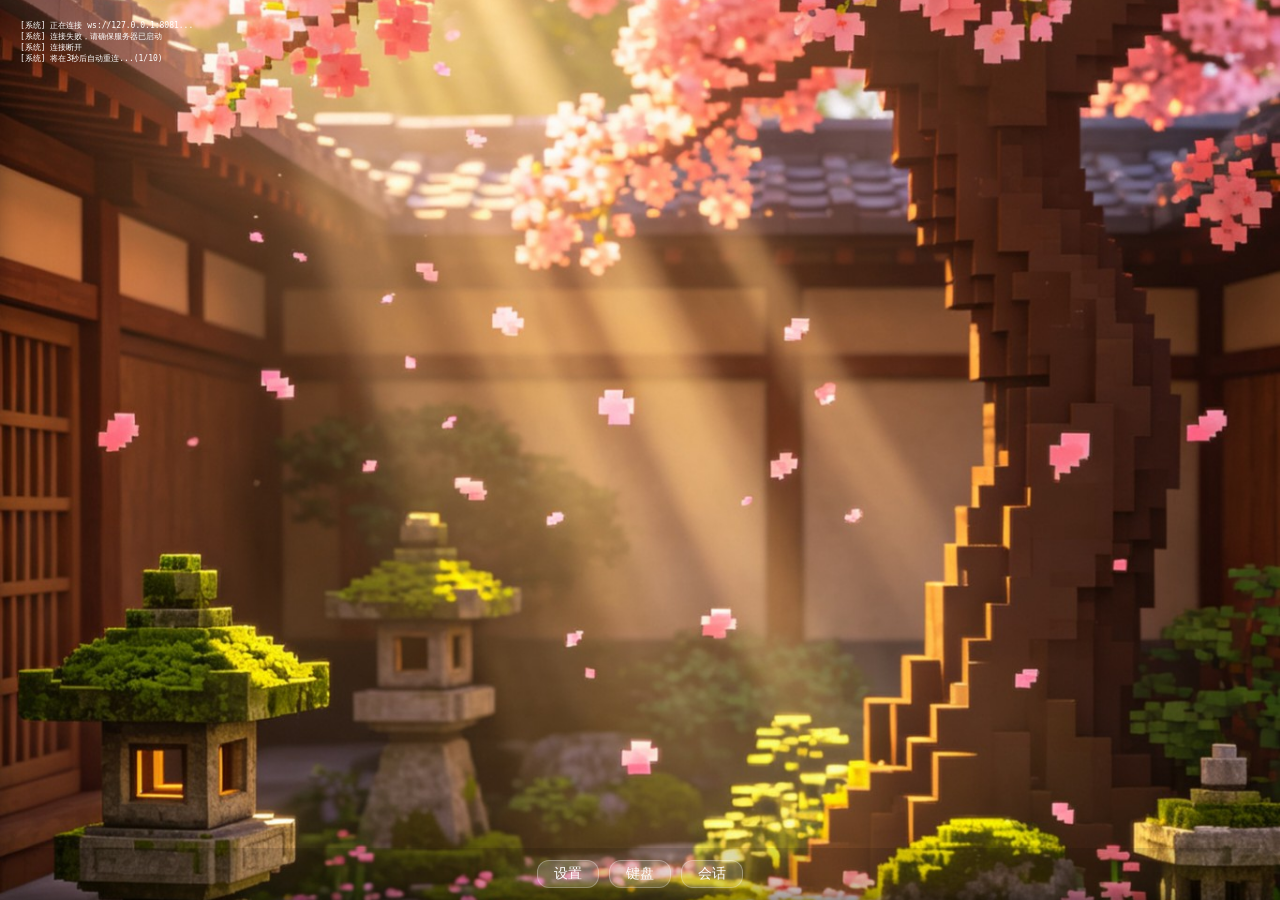
==== index.htm @ 7e390add "Termux:Embellish v1.0.0 首次发布" ====
<!DOCTYPE html>
<html lang="zh-CN">
    <head>
        <meta charset="UTF-8" />
        <meta name="viewport" content="width=device-width, initial-scale=1.0, user-scalable=yes" />
        <title>Termux:Embellish</title>
        <link type="text/css" href="res/css/index.css" rel="stylesheet"/>
        <!-- 预设字体链接（Google Fonts） -->
        <link href="https://fonts.googleapis.com/css2?family=Noto+Sans+SC:wght@400;700&display=swap" rel="stylesheet">
        <link href="https://fonts.googleapis.com/css2?family=Roboto+Mono:wght@400;700&display=swap" rel="stylesheet">
        <link href="https://fonts.googleapis.com/css2?family=Press+Start+2P&display=swap" rel="stylesheet">
    </head>
<body>
<img class="a" id="背景图片" src="res/2.jpg" alt="图片未找到">
<div id="输出框容器" style="width: 95vw; height: 100vh; position: fixed; top: 0; left: 0; z-index: 0; overflow-y: auto;">
  <div id="输出框内容区" style="min-height: 100%; padding: 20px; box-sizing: border-box;">
    <textarea id="输出框" class="b" maxlength="10000000" style="height: auto; min-height: 100vh; overflow: hidden;"></textarea>
  </div>
</div>

<div class="底部按钮栏">
    
    <button id="设置">设置</button>
    <button id="键盘按钮">键盘</button>
    <button id="会话">会话</button>
</div>

<div class="遮罩层" id="遮罩层"></div>

<!-- 设置面板 -->
<div class="设置面板" id="设置面板">
    <div class="设置内容">
        <div class="设置选项">
            <label>
                <span>背景图片路径</span>
                <input type="text" id="背景图片路径" placeholder="输入图片路径" value="res/IMG_20260502_183913.jpg" style="width: 70%;">
            </label>
            <button id="应用背景图片">应用</button>
            <button id="重置背景图片">重置</button>
        </div>
        <div class="设置选项">
            <span style="display: block; margin-bottom: 10px;">自定义主题</span>
            <div style="display: flex; gap: 0px; flex-wrap: wrap;">
                <button id="打开背景颜色选择器" style="background: rgba(255,255,255,0.2); border: 1px solid rgba(255,255,255,0.3); border-radius: 12px; padding: 12px 20px; color: white; cursor: pointer;">背景颜色</button>
                <button id="打开字体颜色选择器" style="background: rgba(255,255,255,0.2); border: 1px solid rgba(255,255,255,0.3); border-radius: 12px; padding: 12px 20px; color: white; cursor: pointer;">字体颜色</button>
                <button id="打开字体选择器" style="background: rgba(255,255,255,0.2); border: 1px solid rgba(255,255,255,0.3); border-radius: 12px; padding: 12px 20px; color: white; cursor: pointer;">字体选择</button>
            </div>
            <div style="margin-top: 15px; display: flex; gap: 15px;">
                <button id="应用主题">应用主题</button>
                <button id="重置主题">重置默认</button>
            </div>
        </div>
        <div class="设置选项">
            <span style="display: block; margin-bottom: 10px;">终端操作</span>
            <div style="font-size: 12px; color: rgba(255,255,255,0.5);">
                双指缩放可调整终端字体大小
            </div>
        </div>
        <div class="设置选项">
            <span style="display: block; margin-bottom: 10px;">关于</span>
            <div style="display: flex; gap: 15px;">
                <button id="高级按钮" style="background: rgba(255,255,255,0.2); border: 1px solid rgba(255,255,255,0.3); border-radius: 12px; padding: 10px 20px; color: white; cursor: pointer;">高级</button>
                <button id="关于按钮" style="background: rgba(255,255,255,0.2); border: 1px solid rgba(255,255,255,0.3); border-radius: 12px; padding: 10px 20px; color: white; cursor: pointer;">关于</button>
            </div>
        </div>
    </div>
</div>

<!-- 颜色选择器弹窗（背景颜色） -->
<div class="颜色弹窗" id="背景颜色弹窗">
    <div class="颜色弹窗内容">
        <div class="颜色弹窗标题">背景预设</div>
        <div class="颜色选项区域">
            <div class="颜色选项标题">预设颜色</div>
            <div class="颜色网格" id="预设颜色网格"></div>
        </div>
        <div class="颜色选项区域">
            <div class="颜色选项标题">预设图片</div>
            <div class="颜色网格" id="预设图片网格"></div>
        </div>
        <div class="颜色选项区域">
            <div class="颜色选项标题">十六进制颜色</div>
            <input type="text" id="十六进制输入" class="十六进制输入" placeholder="#RRGGBB 例如 #ff0000">
        </div>
        <button id="确认背景颜色" class="弹窗按钮">确认选择</button>
    </div>
</div>

<!-- 颜色选择器弹窗（字体颜色） -->
<div class="颜色弹窗" id="字体颜色弹窗">
    <div class="颜色弹窗内容">
        <div class="颜色弹窗标题">字体预设</div>
        <div class="颜色选项区域">
            <div class="颜色选项标题">预设颜色</div>
            <div class="颜色网格" id="字体预设颜色网格"></div>
        </div>
        <div class="颜色选项区域">
            <div class="颜色选项标题">十六进制颜色</div>
            <input type="text" id="字体十六进制输入" class="十六进制输入" placeholder="#RRGGBB 例如 #00ff00">
        </div>
        <button id="确认字体颜色" class="弹窗按钮">确认选择</button>
    </div>
</div>

<!-- 字体选择器弹窗 -->
<div class="字体弹窗" id="字体弹窗">
    <div class="字体弹窗内容">
        <div class="颜色弹窗标题">字体选择</div>
        <div class="颜色选项区域">
            <div class="颜色选项标题">预设字体</div>
            <div id="预设字体列表" class="字体列表"></div>
        </div>
        <div class="颜色选项区域">
            <div class="颜色选项标题">字体链接/路径</div>
            <input type="text" id="自定义字体输入" class="十六进制输入" placeholder="字体链接 或 文件路径">
            <button id="应用自定义字体" class="弹窗按钮" style="margin-top: 10px;">应用字体</button>
        </div>
        <button id="关闭字体弹窗" class="弹窗按钮">关闭</button>
    </div>
</div>

<!-- 自定义输入弹窗 -->
<div class="输入弹窗" id="输入弹窗">
    <div class="输入弹窗内容">
        <div class="输入弹窗标题" id="输入弹窗标题">输入会话名称</div>
        <input type="text" id="输入弹窗输入框" class="输入弹窗输入框" placeholder="例如: 我的会话" autocomplete="off">
        <div class="输入弹窗按钮区域">
            <div class="输入弹窗按钮" id="输入弹窗取消">取消</div>
            <div class="输入弹窗按钮 确认" id="输入弹窗确认">确认</div>
        </div>
    </div>
</div>

<!-- 欢迎弹窗 -->
<div class="欢迎弹窗" id="欢迎弹窗">
    <div class="欢迎弹窗内容">
        <div class="欢迎弹窗标题">Termux:Embellish</div>
        <div class="欢迎弹窗版本">版本 1.0.0</div>
        <div class="欢迎弹窗正文">
            Termux 服务连接成功<br><br>
            <strong>Termux:Embellish</strong><br>
            一个强大的终端美化与管理工具<br><br>
            自定义背景 / 颜色 / 字体<br>
            双指缩放字体大小<br>
            会话管理（切换 / 添加 / 删除）<br>
            虚拟键盘支持 (Ctrl / Alt / Esc / Tab / 方向键)<br>
            WebSocket 连接 Termux 服务器<br>
            远程连接支持 (Cloudflare Tunnel)<br>
            Shizuku 保活 / 开机自启 / 桌面快捷方式<br>
        </div>
        <div class="欢迎弹窗免责">
    免责声明<br><br>
    本软件仅供学习交流使用。<br>
    使用本软件产生的任何后果由使用者自行承担。<br>
    本软件不收集、不存储、不上传任何用户数据。<br>
    禁止将本软件用于任何违法违规用途。<br>
    商用、二次创作、二次转载需标明原作者。<br><br>
    作者: 四叶草<br>
    小红书: 5331041368<br>
    B站: 3706970185927059<br><br>
    <span style="font-size: 10px; color: rgba(255,255,255,0.4);">
        本项目基于 MIT 许可协议发布
    </span>
</div>
            </span>
        </div>
    </div>
</div>

<!-- 高级弹窗 -->
<div class="高级弹窗" id="高级弹窗">
    <div class="高级弹窗内容">
        <div class="高级弹窗标题">高级设置</div>
        <div class="高级选项列表">
            
<!-- 1. 远程连接地址 -->
<div class="高级选项">
    <div class="高级选项行">
        <span class="高级选项标签">远程连接地址</span>
        <span class="高级选项帮助" data-help="remote-addr">?</span>
    </div>
    <div style="display:flex; gap:8px; margin-top:8px; width:100%;">
        <input type="text" id="远程地址输入" class="端口输入" value="ws://127.0.0.1:8081" placeholder="ws://IP:端口 或 wss://域名">
        <button id="应用远程地址" class="端口确定">连接</button>
    </div>
    <div class="当前地址" style="margin-top:6px;">
        当前地址: <span id="当前服务地址">ws://127.0.0.1:8081</span>
    </div>
</div>
           
            <!-- 3. 服务器脚本重置 -->
     <div class="高级选项">
    <div class="高级选项行">
        <span class="高级选项标签">服务器脚本重置</span>
        <span class="高级选项帮助" data-help="reset">?</span>
    </div>
    <button id="重置脚本按钮" class="重置按钮">
        <span class="重置按钮文字">重置</span>
        <span class="重置按钮图标" style="display:none;"></span>
    </button>
</div>
            
            <!-- 4. 本地服务保活 -->
            <div class="高级选项">
                <div class="高级选项行">
                    <span class="高级选项标签">Termux 本地服务保活</span>
                    <span class="高级选项帮助" data-help="keepalive">?</span>
                </div>
                <span class="高级选项链接" id="保活教程">教程</span>
            </div>
            
            <!-- 5. 远程服务连接 -->
            <div class="高级选项">
                <div class="高级选项行">
                    <span class="高级选项标签">Termux 远程服务连接</span>
                    <span class="高级选项帮助" data-help="remote-connect">?</span>
                </div>
                <span class="高级选项链接" id="远程教程">教程</span>
            </div>
            
            <!-- 6. 开机自启 -->
            <div class="高级选项">
                <div class="高级选项行">
                    <span class="高级选项标签">Termux 开机自启服务</span>
                    <span class="高级选项帮助" data-help="autostart">?</span>
                </div>
                <span class="高级选项链接" id="自启教程">教程</span>
            </div>
            
        </div>
        <div class="高级弹窗关闭" id="关闭高级弹窗">关闭</div>
    </div>
</div>

<!-- 帮助说明弹窗 -->
<div class="帮助弹窗" id="帮助弹窗">
    <div class="帮助弹窗内容">
        <div class="帮助弹窗标题" id="帮助弹窗标题">功能说明</div>
        <div class="帮助弹窗正文" id="帮助弹窗正文"></div>
        <button class="弹窗按钮" id="关闭帮助弹窗">知道了</button>
    </div>
</div>

<!-- 关于弹窗 -->
<div class="关于弹窗" id="关于弹窗">
    <div class="关于弹窗内容">
        <div class="关于弹窗标题">关于</div>
        <div class="关于弹窗正文">
            Termux:Embellish<br>
            版本 1.0.0<br><br>
            作者：四叶草<br><br>
            小红书: 5331041368<br>
            B站: 3706970185927059
        </div>
        <div class="关于弹窗版本">
            <span class="关于弹窗版本标签">检查更新</span>
            <span class="关于弹窗版本号" id="检查更新状态">最新版本</span>
        </div>
        <div class="关于弹窗关闭" id="关闭关于弹窗">关闭</div>
    </div>
</div>

<!-- 键盘抽屉 -->
<div class="键盘抽屉" id="键盘抽屉">
    <div class="键盘抽屉内容">
        <div class="键盘行">
            <button class="键位 功能键" data-key="ESC">Esc</button>
            <button class="键位" data-key="1">1</button>
            <button class="键位" data-key="2">2</button>
            <button class="键位" data-key="3">3</button>
            <button class="键位" data-key="4">4</button>
            <button class="键位" data-key="5">5</button>
            <button class="键位" data-key="6">6</button>
            <button class="键位" data-key="7">7</button>
            <button class="键位" data-key="8">8</button>
            <button class="键位" data-key="9">9</button>
            <button class="键位" data-key="0">0</button>
            <button class="键位 功能键" data-key="BACKSPACE">⌫</button>
        </div>
        <div class="键盘行">
            <button class="键位 功能键" data-key="TAB">Tab</button>
            <button class="键位" data-key="q">q</button>
            <button class="键位" data-key="w">w</button>
            <button class="键位" data-key="e">e</button>
            <button class="键位" data-key="r">r</button>
            <button class="键位" data-key="t">t</button>
            <button class="键位" data-key="y">y</button>
            <button class="键位" data-key="u">u</button>
            <button class="键位" data-key="i">i</button>
            <button class="键位" data-key="o">o</button>
            <button class="键位" data-key="p">p</button>
            <button class="键位 功能键" data-key="ENTER">⏎</button>
        </div>
        <div class="键盘行">
            <button class="键位 功能键 修饰键" data-key="CTRL">Ctrl</button>
            <button class="键位" data-key="a">a</button>
            <button class="键位" data-key="s">s</button>
            <button class="键位" data-key="d">d</button>
            <button class="键位" data-key="f">f</button>
            <button class="键位" data-key="g">g</button>
            <button class="键位" data-key="h">h</button>
            <button class="键位" data-key="j">j</button>
            <button class="键位" data-key="k">k</button>
            <button class="键位" data-key="l">l</button>
            <button class="键位 功能键 修饰键" data-key="ALT">Alt</button>
        </div>
        <div class="键盘行">
            <button class="键位 功能键" data-key="UP">↑</button>
            <button class="键位" data-key="z">z</button>
            <button class="键位" data-key="x">x</button>
            <button class="键位" data-key="c">c</button>
            <button class="键位" data-key="v">v</button>
            <button class="键位" data-key="b">b</button>
            <button class="键位" data-key="n">n</button>
            <button class="键位" data-key="m">m</button>
            <button class="键位 功能键" data-key="LEFT">←</button>
            <button class="键位 功能键" data-key="DOWN">↓</button>
            <button class="键位 功能键" data-key="RIGHT">→</button>
        </div>
        <div class="键盘行">
            <button class="键位 功能键" data-key="HOME">Home</button>
            <button class="键位 功能键" data-key="END">End</button>
            <button class="键位 空格键" data-key=" ">Space</button>
            <button class="键位" data-key="-">-</button>
            <button class="键位" data-key="/">/</button>
            <button class="键位" data-key=".">.</button>
            <button class="键位 功能键" data-key="HIDE">▼</button>
        </div>
    </div>
</div>
<div class="键盘遮罩" id="键盘遮罩"></div>

<div class="抽屉" id="抽屉">
    <div class="抽屉内容">
        <div class="抽屉标题">会话列表</div>
        <ul class="会话列表" id="会话列表">
        </ul>
        <div style="margin-top: 16px; padding-top: 12px; border-top: 1px solid rgba(255,255,255,0.1);">
            <button id="添加会话按钮" style="background: rgba(255,255,255,0.15); border: 1px solid rgba(255,255,255,0.3); border-radius: 12px; padding: 10px 16px; color: white; cursor: pointer; width: 100%;">
                添加会话
            </button>
        </div>
        <div style="margin-top: 12px; font-size: 12px; color: rgba(255,255,255,0.4); text-align: center;">
            共 <span id="会话数量">0</span> 个会话
        </div>
    </div>
</div>

<!-- 自定义确认弹窗 -->
<div class="确认弹窗" id="确认弹窗">
    <div class="确认弹窗内容">
        <div class="确认弹窗标题">确认删除</div>
        <div class="确认弹窗消息" id="确认弹窗消息">确定要删除这个会话吗？</div>
        <div class="确认弹窗按钮区域">
            <div class="确认弹窗按钮 取消" id="确认弹窗取消">取消</div>
            <div class="确认弹窗按钮 确认" id="确认弹窗确认">删除</div>
        </div>
    </div>
</div>
        <script src="res/js/index.js"></script>
    </body>
</html>
---- res/css/index.css ----
.确认弹窗 {
    position: fixed;
    top: 0;
    left: 0;
    width: 100vw;
    height: 100vh;
    background: rgba(0, 0, 0, 0);
    backdrop-filter: blur(8px);
    z-index: 50000;
    display: flex;
    align-items: center;
    justify-content: center;
    opacity: 0;
    visibility: hidden;
    transition: opacity 0.2s ease, visibility 0.2s ease;
}

.确认弹窗.打开 {
    opacity: 1;
    visibility: visible;
}

.确认弹窗内容 {
    width: 85vw;
    max-width: 300px;
    background: rgba(20, 20, 30, 0);
    backdrop-filter: blur(20px);
    border-radius: 24px;
    padding: 24px 20px 20px;
    border: 1px solid rgba(255, 255, 255, 0.2);
    box-shadow: 0 8px 32px rgba(0, 0, 0, 0.3);
    text-align: center;
}

.确认弹窗标题 {
    font-size: 18px;
    margin-bottom: 12px;
    color: #ff8888;
    font-weight: bold;
}

.确认弹窗消息 {
    font-size: 14px;
    color: rgba(255, 255, 255, 0.8);
    margin-bottom: 24px;
    line-height: 1.5;
}

.确认弹窗按钮区域 {
    display: flex;
    gap: 12px;
}

.确认弹窗按钮 {
    flex: 1;
    background: rgba(255, 255, 255, 0.15);
    border: 1px solid rgba(255, 255, 255, 0.3);
    border-radius: 12px;
    padding: 10px 0;
    color: white;
    font-size: 14px;
    cursor: pointer;
    transition: all 0.2s;
}

.确认弹窗按钮:active {
    transform: scale(0.96);
}

.确认弹窗按钮.取消 {
    background: rgba(255, 255, 255, 0.1);
}

.确认弹窗按钮.确认 {
    background: rgba(255, 80, 80, 0.5);
    border-color: rgba(255, 80, 80, 0.8);
}

.确认弹窗按钮.确认:active {
    background: rgba(255, 80, 80, 0.7);
}

.a {
    width: 100vw;
    height: 100vh;
    object-fit: cover;
    position: fixed;
    top: 0;
    left: 0;
    z-index: -1;
}

.b {
    width: 95vw;
    height: 100vh;
    position: fixed;
    top: 0;
    left: 0;
    z-index: 1;
    background: transparent;
    border: none;
    outline: none;
    color: white;
    font-size: 8px;
    padding: 20px;
    resize: none;
    font-family: monospace;
    white-space: pre-wrap;
    overflow: auto;
    transition: font-size 0.1s ease;
}

/* 底部按钮栏 */
.底部按钮栏 {
    position: fixed;
    bottom: 0;
    left: 0;
    right: 0;
    z-index: 9999;
    background: rgba(0, 0, 0, 0.12);
    border: none;
    border-radius: 20px 20px 0 0;
    padding: 12px 16px;
    display: flex;
    gap: 10px;
    justify-content: center;
    flex-wrap: wrap;
    transition: bottom 0.3s cubic-bezier(0.2, 0.9, 0.4, 1.1);
}

.底部按钮栏.隐藏 {
    bottom: -100px;
}

.底部按钮栏 button {
    background: rgba(255, 255, 255, 0.15);
    border: 1px solid rgba(255, 255, 255, 0.3);
    border-radius: 12px;
    color: white;
    font-size: 14px;
    padding: 4px 16px;
    cursor: pointer;
    transition: all 0.2s ease;
}

.底部按钮栏 button:active {
    background: rgba(255, 255, 0, 0.3);
    transform: scale(0.96);
}

/* 会话抽屉 */
.抽屉 {
    position: fixed;
    top: 0;
    left: 0;
    width: 50vw;
    height: 100vh;
    background: rgba(20, 20, 30, 0.0);
    backdrop-filter: blur(10px);
    z-index: 10000;
    transform: translateX(-100%);
    transition: transform 0.3s cubic-bezier(0.2, 0.9, 0.4, 1.1);
    box-shadow: 2px 0 20px rgba(0, 0, 0, 0.3);
    border-right: 1px solid rgba(255, 255, 255, 0.1);
}

.抽屉.打开 {
    transform: translateX(0);
}

.抽屉内容 {
    padding: 20px;
    color: white;
    font-family: monospace;
    height: 100%;
    overflow-y: auto;
}

.抽屉标题 {
    font-size: 20px;
    margin-bottom: 20px;
    padding-bottom: 10px;
    border-bottom: 1px solid rgba(255, 255, 255, 0.2);
}

.会话列表 {
    list-style: none;
    padding: 0;
}

.会话列表 li {
    padding: 12px 16px;
    margin: 8px 0;
    background: rgba(255, 255, 255, 0.1);
    border-radius: 12px;
    cursor: pointer;
    transition: all 0.2s;
    display: flex;
    justify-content: space-between;
    align-items: center;
}

.会话列表 li:hover {
    background: rgba(255, 255, 255, 0.2);
    transform: translateX(5px);
}

/* ========== 设置面板 ========== */
.设置面板 {
    position: fixed;
    top: 0;
    left: 0;
    width: 100vw;
    height: 100vh;
    background: rgba(0, 0, 0, 0.2);
    backdrop-filter: blur(2px);
    z-index: 10001;
    opacity: 0;
    visibility: hidden;
    transition: opacity 0.3s ease, visibility 0.3s ease;
    overflow-y: auto;
}

.设置面板.打开 {
    opacity: 1;
    visibility: visible;
}

.设置内容 {
    padding: 30px 20px;
    color: white;
    font-family: monospace;
    min-height: 100vh;
    box-sizing: border-box;
}

.设置选项 {
    margin-bottom: 25px;
    border-bottom: 1px solid rgba(255, 255, 255, 0.1);
    padding-bottom: 20px;
}

.设置选项 label {
    display: block;
    margin-bottom: 10px;
}

.设置选项 label span {
    display: block;
    margin-bottom: 8px;
}

.设置选项 input[type="text"] {
    width: 60%;
    background: rgba(255, 255, 255, 0.1);
    border: 1px solid rgba(255, 255, 255, 0.3);
    border-radius: 8px;
    padding: 8px 12px;
    color: white;
    font-family: monospace;
}

.设置选项 button {
    background: rgba(255, 255, 255, 0.2);
    border: none;
    border-radius: 8px;
    padding: 8px 16px;
    color: white;
    cursor: pointer;
    margin-right: 10px;
    margin-bottom: 10px;
}

.设置选项 button:active {
    background: rgba(255, 255, 255, 0.4);
    transform: scale(0.96);
}

/* ========== 颜色选择器弹窗 ========== */
.颜色弹窗 {
    position: fixed;
    top: 0;
    left: 0;
    width: 100vw;
    height: 100vh;
    background: rgba(0, 0, 0, 0);
    backdrop-filter: blur(8px);
    z-index: 20000;
    display: flex;
    align-items: center;
    justify-content: center;
    opacity: 0;
    visibility: hidden;
    transition: opacity 0.2s ease, visibility 0.2s ease;
}

.颜色弹窗.打开 {
    opacity: 1;
    visibility: visible;
}

.颜色弹窗内容 {
    width: 85vw;
    max-width: 400px;
    background: rgba(20, 20, 30, 0.05);
    backdrop-filter: blur(20px);
    border-radius: 24px;
    padding: 20px;
    border: 1px solid rgba(255, 255, 255, 0.2);
    box-shadow: 0 8px 32px rgba(0, 0, 0, 0.3);
}

.颜色弹窗标题 {
    font-size: 18px;
    margin-bottom: 15px;
    text-align: center;
    color: white;
}

.颜色选项区域 {
    margin-bottom: 20px;
}

.颜色选项标题 {
    font-size: 14px;
    margin-bottom: 12px;
    color: rgba(255, 255, 255, 0.7);
}

.颜色网格 {
    display: flex;
    flex-wrap: wrap;
    gap: 12px;
    margin-bottom: 15px;
}

.颜色块 {
    width: 45px;
    height: 45px;
    border-radius: 12px;
    cursor: pointer;
    border: 2px solid transparent;
    transition: all 0.2s;
    box-shadow: 0 2px 8px rgba(0, 0, 0, 0.2);
}

.颜色块.选中 {
    border-color: white;
    transform: scale(1.05);
    box-shadow: 0 0 10px rgba(255, 255, 255, 0.5);
}

.图片块 {
    width: 60px;
    height: 60px;
    border-radius: 12px;
    cursor: pointer;
    border: 2px solid transparent;
    transition: all 0.2s;
    object-fit: cover;
}

.图片块.选中 {
    border-color: white;
    transform: scale(1.05);
}

/* ========== 字体选择器弹窗 ========== */
.字体弹窗 {
    position: fixed;
    top: 0;
    left: 0;
    width: 100vw;
    height: 100vh;
    background: rgba(0, 0, 0, 0);
    backdrop-filter: blur(8px);
    z-index: 20000;
    display: flex;
    align-items: center;
    justify-content: center;
    opacity: 0;
    visibility: hidden;
    transition: opacity 0.2s ease, visibility 0.2s ease;
}

.字体弹窗.打开 {
    opacity: 1;
    visibility: visible;
}

.字体弹窗内容 {
    width: 85vw;
    max-width: 400px;
    background: rgba(20, 20, 30, 0.05);
    backdrop-filter: blur(20px);
    border-radius: 24px;
    padding: 20px;
    border: 1px solid rgba(255, 255, 255, 0.2);
    box-shadow: 0 8px 32px rgba(0, 0, 0, 0.3);
}

.十六进制输入 {
    width: 90%;
    background: rgba(255, 255, 255, 0.1);
    border: 1px solid rgba(255, 255, 255, 0.3);
    border-radius: 8px;
    padding: 10px 12px;
    color: white;
    font-family: monospace;
    font-size: 14px;
    margin-top: 10px;
}

.弹窗按钮 {
    background: rgba(255, 255, 255, 0.2);
    border: none;
    border-radius: 8px;
    padding: 10px 20px;
    color: white;
    cursor: pointer;
    margin-top: 15px;
    width: 100%;
}

/* 字体预览卡片 */
.字体卡片 {
    background: rgba(255, 255, 255, 0.1);
    border-radius: 12px;
    padding: 6px;
    margin-bottom: 8px;
    cursor: pointer;
    border: 1px solid transparent;
    transition: all 0.2s;
}

.字体卡片.选中 {
    border-color: white;
    background: rgba(255, 255, 255, 0.2);
}

.字体名称 {
    font-size: 16px;
    margin-bottom: 4px;
}

.字体预览 {
    font-size: 14px;
    opacity: 0.7;
}

/* ========== 自定义输入弹窗 ========== */
.输入弹窗 {
    position: fixed;
    top: 0;
    left: 0;
    width: 100vw;
    height: 100vh;
    background: rgba(0, 0, 0, 0);
    backdrop-filter: blur(4px);
    z-index: 30000;
    display: flex;
    align-items: center;
    justify-content: center;
    opacity: 0;
    visibility: hidden;
    transition: opacity 0.2s ease, visibility 0.2s ease;
}

.输入弹窗.打开 {
    opacity: 1;
    visibility: visible;
}

.输入弹窗内容 {
    width: 85vw;
    max-width: 320px;
    background: rgba(20, 20, 30, 0);
    backdrop-filter: blur(20px);
    border-radius: 24px;
    padding: 24px 20px 20px;
    border: 1px solid rgba(255, 255, 255, 0.2);
    box-shadow: 0 8px 32px rgba(0, 0, 0, 0.3);
}

.输入弹窗标题 {
    font-size: 18px;
    margin-bottom: 16px;
    text-align: center;
    color: white;
    font-weight: 500;
}

.输入弹窗输入框 {
    width: 100%;
    background: rgba(255, 255, 255, 0.1);
    border: 1px solid rgba(255, 255, 255, 0.3);
    border-radius: 12px;
    padding: 12px 16px;
    color: white;
    font-size: 16px;
    font-family: monospace;
    box-sizing: border-box;
    outline: none;
    transition: all 0.2s;
}

.输入弹窗输入框:focus {
    border-color: rgba(0, 150, 255, 0.8);
    background: rgba(255, 255, 255, 0.15);
}

.输入弹窗按钮区域 {
    display: flex;
    gap: 12px;
    margin-top: 20px;
}

.输入弹窗按钮 {
    flex: 1;
    background: rgba(255, 255, 255, 0.15);
    border: 1px solid rgba(255, 255, 255, 0.3);
    border-radius: 12px;
    padding: 10px 0;
    color: white;
    font-size: 14px;
    cursor: pointer;
    transition: all 0.2s;
    text-align: center;
}

.输入弹窗按钮:active {
    background: rgba(255, 255, 255, 0.3);
    transform: scale(0.96);
}

.输入弹窗按钮.确认 {
    background: rgba(0, 150, 225, 0.5);
    border-color: rgba(0, 150, 255, 0.8);
}

.输入弹窗按钮.确认:active {
    background: rgba(0, 150, 255, 0.7);
}

/* ========== 欢迎弹窗 ========== */
.欢迎弹窗 {
    position: fixed;
    top: 0;
    left: 0;
    width: 100vw;
    height: 100vh;
    background: rgba(0, 0, 0, 0);
    backdrop-filter: blur(12px);
    z-index: 40000;
    display: flex;
    align-items: center;
    justify-content: center;
    opacity: 0;
    visibility: hidden;
    transition: opacity 0.3s ease, visibility 0.3s ease;
}

.欢迎弹窗.打开 {
    opacity: 1;
    visibility: visible;
}

.欢迎弹窗内容 {
    width: 85vw;
    max-width: 350px;
    max-height: 70vh;
    overflow-y: auto;
    background: rgba(20, 20, 30, 0.0);
    backdrop-filter: blur(25px);
    border-radius: 28px;
    padding: 28px 24px;
    border: 1px solid rgba(255, 255, 255, 0.25);
    box-shadow: 0 20px 40px rgba(0, 0, 0, 0.4);
}

.欢迎弹窗标题 {
    font-size: 24px;
    font-weight: bold;
    text-align: center;
    margin-bottom: 20px;
    color: #00ff88;
}

.欢迎弹窗正文 {
    font-size: 14px;
    line-height: 1.6;
    color: rgba(255, 255, 255, 0.9);
    margin-bottom: 16px;
}

.欢迎弹窗免责 {
    font-size: 12px;
    color: rgba(255, 100, 100, 0.8);
    margin-top: 16px;
    padding-top: 12px;
    border-top: 1px solid rgba(255, 255, 255, 0.2);
}

/* ========== 高级弹窗 ========== */
.高级弹窗 {
    position: fixed;
    top: 0;
    left: 0;
    width: 100vw;
    height: 100vh;
    background: rgba(0, 0, 0, 0);
    backdrop-filter: blur(8px);
    z-index: 35000;
    display: flex;
    align-items: center;
    justify-content: center;
    opacity: 0;
    visibility: hidden;
    transition: opacity 0.2s ease, visibility 0.2s ease;
}

.高级弹窗.打开 {
    opacity: 1;
    visibility: visible;
}

.高级弹窗内容 {
    width: 85vw;
    max-width: 380px;
    max-height: 75vh;
    overflow-y: auto;
    background: rgba(20, 20, 30, 0.05);
    backdrop-filter: blur(25px);
    border-radius: 24px;
    padding: 24px 20px;
    border: 1px solid rgba(255, 255, 255, 0.2);
    box-shadow: 0 8px 32px rgba(0, 0, 0, 0.3);
}

.高级弹窗标题 {
    font-size: 20px;
    margin-bottom: 20px;
    text-align: center;
    color: white;
    font-weight: bold;
}

/* 选项列表容器 */
.高级选项列表 {
    display: flex;
    flex-direction: column;
    gap: 4px;
    margin-bottom: 16px;
}

/* 单个选项行 - 横向布局 */
.高级选项 {
    display: flex;
    flex-direction: row;
    align-items: center;
    justify-content: space-between;
    padding: 14px 0;
    border-bottom: 1px solid rgba(255, 255, 255, 0.08);
    flex-wrap: wrap;
}

/* 选项标题行 */
.高级选项行 {
    display: flex;
    align-items: center;
    gap: 8px;
    justify-content: flex-start;
    margin-bottom: 0;
    flex: 1;
}

.高级选项标签 {
    font-size: 14px;
    color: white;
    flex: 1;
}

/* ? 帮助按钮 */
.高级选项帮助 {
    display: inline-flex;
    align-items: center;
    justify-content: center;
    width: 22px;
    height: 22px;
    border-radius: 50%;
    background: rgba(255, 255, 255, 0.12);
    color: #888;
    font-size: 12px;
    cursor: pointer;
    font-weight: bold;
    transition: all 0.2s;
    flex-shrink: 0;
    margin-right: 10px;
}

.高级选项帮助:active {
    background: rgba(0, 200, 255, 0.4);
    color: white;
}

/* 教程/链接按钮 */
.高级选项链接 {
    color: #00ccff;
    font-size: 13px;
    cursor: pointer;
    text-decoration: none;
    background: rgba(0, 200, 255, 0.1);
    padding: 6px 16px;
    border-radius: 16px;
    transition: all 0.2s;
    flex-shrink: 0;
}

.高级选项链接:active {
    background: rgba(0, 200, 255, 0.3);
    transform: scale(0.96);
}

/* 滑块开关容器 */
.滑块开关 {
    position: relative;
    display: inline-block;
    width: 48px;
    height: 28px;
    flex-shrink: 0;
}

.滑块开关 input {
    opacity: 0;
    width: 0;
    height: 0;
    position: absolute;
}

.滑块 {
    position: absolute;
    cursor: pointer;
    top: 0;
    left: 0;
    right: 0;
    bottom: 0;
    background: rgba(255, 255, 255, 0.2);
    border-radius: 28px;
    transition: 0.3s;
}

.滑块:before {
    content: "";
    position: absolute;
    height: 22px;
    width: 22px;
    left: 3px;
    bottom: 3px;
    background: white;
    border-radius: 50%;
    transition: 0.3s;
}

.滑块开关 input:checked + .滑块 {
    background: #00ff88;
}

.滑块开关 input:checked + .滑块:before {
    transform: translateX(20px);
}

/* 远程服务设置展开区域 */
.远程服务设置 {
    margin-top: 10px;
    padding: 12px;
    background: rgba(255, 255, 255, 0.03);
    border-radius: 12px;
    border: 1px solid rgba(255, 255, 255, 0.1);
    width: 100%;
}

/* 端口输入框 */
.端口输入 {
    flex: 1;
    background: rgba(255, 255, 255, 0.08);
    border: 1px solid rgba(255, 255, 255, 0.25);
    border-radius: 10px;
    padding: 10px 14px;
    color: white;
    font-family: monospace;
    font-size: 14px;
    outline: none;
    transition: all 0.2s;
}

.端口输入:focus {
    border-color: rgba(0, 200, 255, 0.6);
    background: rgba(255, 255, 255, 0.12);
}

/* 端口确定按钮 */
.端口确定 {
    background: rgba(0, 200, 255, 0.25);
    border: 1px solid rgba(0, 200, 255, 0.5);
    border-radius: 10px;
    padding: 10px 18px;
    color: white;
    cursor: pointer;
    font-size: 13px;
    font-weight: bold;
    transition: all 0.2s;
    white-space: nowrap;
}

.端口确定:active {
    background: rgba(0, 200, 255, 0.5);
    transform: scale(0.96);
}

/* 密码输入框 */
.密码输入 {
    flex: 1;
    background: rgba(255, 255, 255, 0.08);
    border: 1px solid rgba(255, 255, 255, 0.25);
    border-radius: 10px;
    padding: 10px 14px;
    color: white;
    font-family: monospace;
    font-size: 14px;
    outline: none;
    transition: all 0.2s;
}

/* 当前地址显示 */
.当前地址 {
    margin-top: 10px;
    font-size: 11px;
    color: #00ff88;
    font-family: monospace;
    word-break: break-all;
}

/* 重置按钮 */
.重置按钮 {
    color: #ff8888;
    font-size: 13px;
    cursor: pointer;
    text-decoration: none;
    background: rgba(255, 80, 80, 0.15);
    padding: 6px 16px;
    border-radius: 16px;
    transition: all 0.2s;
    flex-shrink: 0;
    border: none;
}

.重置按钮:active {
    background: rgba(255, 80, 80, 0.4);
    transform: scale(0.96);
}

/* 关闭按钮 */
.高级弹窗关闭 {
    background: rgba(255, 255, 255, 0.12);
    border: 1px solid rgba(255, 255, 255, 0.2);
    border-radius: 12px;
    padding: 12px 20px;
    color: white;
    cursor: pointer;
    text-align: center;
    font-size: 14px;
    transition: all 0.2s;
}

.高级弹窗关闭:active {
    background: rgba(255, 255, 255, 0.25);
    transform: scale(0.98);
}

/* ========== 帮助说明弹窗 ========== */
.帮助弹窗 {
    position: fixed;
    top: 0;
    left: 0;
    width: 100vw;
    height: 100vh;
    background: rgba(0, 0, 0, 0);
    backdrop-filter: blur(10px);
    z-index: 50001;
    display: flex;
    align-items: center;
    justify-content: center;
    opacity: 0;
    visibility: hidden;
    transition: opacity 0.2s ease, visibility 0.2s ease;
}

.帮助弹窗.打开 {
    opacity: 1;
    visibility: visible;
}

.帮助弹窗内容 {
    width: 85vw;
    max-width: 360px;
    max-height: 70vh;
    overflow-y: auto;
    background: rgba(20, 20, 30, 0);
    backdrop-filter: blur(30px);
    border-radius: 24px;
    padding: 24px 22px;
    border: 1px solid rgba(255, 255, 255, 0.25);
    box-shadow: 0 12px 40px rgba(0, 0, 0, 0.5);
    text-align: center;
}

.帮助弹窗标题 {
    font-size: 18px;
    margin-bottom: 16px;
    color: #00ff88;
    font-weight: bold;
}

.帮助弹窗正文 {
    font-size: 14px;
    line-height: 1.8;
    color: rgba(255, 255, 255, 0.85);
    text-align: left;
    margin-bottom: 20px;
}

/* ========== 关于弹窗 ========== */
.关于弹窗 {
    position: fixed;
    top: 0;
    left: 0;
    width: 100vw;
    height: 100vh;
    background: rgba(0, 0, 0, 0);
    backdrop-filter: blur(8px);
    z-index: 35000;
    display: flex;
    align-items: center;
    justify-content: center;
    opacity: 0;
    visibility: hidden;
    transition: opacity 0.2s ease, visibility 0.2s ease;
}

.关于弹窗.打开 {
    opacity: 1;
    visibility: visible;
}

.关于弹窗内容 {
    width: 85vw;
    max-width: 350px;
    background: rgba(20, 20, 30, 0.0);
    backdrop-filter: blur(25px);
    border-radius: 24px;
    padding: 24px 20px;
    border: 1px solid rgba(255, 255, 255, 0.2);
    text-align: center;
}

.关于弹窗标题 {
    font-size: 22px;
    margin-bottom: 16px;
    color: #00ff88;
    font-weight: bold;
}

.关于弹窗正文 {
    font-size: 14px;
    line-height: 1.8;
    color: rgba(255, 255, 255, 0.85);
    margin-bottom: 20px;
}

.关于弹窗版本 {
    display: flex;
    justify-content: space-between;
    align-items: center;
    margin-top: 16px;
    padding-top: 12px;
    border-top: 1px solid rgba(255, 255, 255, 0.2);
}

.关于弹窗版本标签 {
    font-size: 13px;
    color: rgba(255, 255, 255, 0.6);
}

.关于弹窗版本号 {
    font-size: 13px;
    color: #00ff88;
}

.关于弹窗关闭 {
    background: rgba(255, 255, 255, 0.15);
    border: 1px solid rgba(255, 255, 255, 0.3);
    border-radius: 12px;
    padding: 10px 20px;
    color: white;
    cursor: pointer;
    text-align: center;
    margin-top: 20px;
}

/* 会话抽屉遮罩层 */
.遮罩层 {
    position: fixed;
    top: 0;
    left: 0;
    width: 100vw;
    height: 100vh;
    background: rgba(0, 0, 0, 0.1);
    z-index: 9998;
    opacity: 0;
    visibility: hidden;
    transition: opacity 0.3s;
}

.遮罩层.显示 {
    opacity: 1;
    visibility: visible;
}

/* ========== 键盘抽屉样式 ========== */
.键盘抽屉 {
    position: fixed;
    bottom: 0;
    left: 0;
    right: 0;
    z-index: 90000;
    background: rgba(30, 30, 40, 0.05);
    backdrop-filter: blur(0px);
    border-radius: 20px 20px 0 0;
    padding: 12px 8px 20px 8px;
    transform: translateY(100%);
    transition: transform 0.35s cubic-bezier(0.32, 0.72, 0, 1);
    box-shadow: 0 -4px 20px rgba(0, 0, 0, 0.5);
    border-top: 1px solid rgba(255, 255, 255, 0.15);
    user-select: none;
    -webkit-user-select: none;
    -webkit-touch-callout: none;
}

.键盘抽屉.打开 {
    transform: translateY(0);
}

.键盘抽屉内容 {
    display: flex;
    flex-direction: column;
    gap: 6px;
}

.键盘行 {
    display: flex;
    gap: 4px;
    justify-content: center;
}

.键位 {
    flex: 1;
    min-width: 0;
    height: 30px;
    background: rgba(255, 255, 255, 0.12);
    border: 1px solid rgba(255, 255, 255, 0.2);
    border-radius: 8px;
    color: white;
    font-size: 14px;
    font-family: monospace;
    cursor: pointer;
    display: flex;
    align-items: center;
    justify-content: center;
    transition: all 0.1s ease;
    user-select: none;
    -webkit-user-select: none;
    -webkit-touch-callout: none;
    -webkit-tap-highlight-color: transparent;
    touch-action: manipulation;
}

.键位:active {
    background: rgba(255, 255, 255, 0.3);
    transform: scale(0.92);
    border-color: rgba(255, 255, 255, 0.5);
}

.键位.修饰键.激活 {
    background: rgba(0, 200, 255, 0.4);
    border-color: rgba(0, 200, 255, 0.7);
    color: #00ff88;
}

.功能键 {
    background: rgba(255, 255, 255, 0.08);
    font-size: 12px;
    flex: 1.2;
}

.空格键 {
    flex: 4;
    background: rgba(255, 255, 255, 0.1);
    font-size: 14px;
}

/* 键盘遮罩 */
.键盘遮罩 {
    position: fixed;
    top: 0;
    left: 0;
    width: 100vw;
    height: 100vh;
    background: rgba(0, 0, 0, 0);
    z-index: 10000;
    opacity: 0;
    visibility: hidden;
    transition: opacity 0.3s ease, visibility 0.3s ease;
}

.键盘遮罩.显示 {
    opacity: 1;
    visibility: visible;
}
/* 重置按钮图标动画 */
.重置按钮图标 {
    display: inline-block;
    width: 16px;
    height: 16px;
    border: 2px solid transparent;
    border-radius: 50%;
    vertical-align: middle;
    margin-left: 6px;
}

/* 加载中旋转动画 */
.重置按钮图标.加载中 {
    display: inline-block;
    border-color: rgba(255,255,255,0.3);
    border-top-color: white;
    animation: 旋转 0.8s linear infinite;
}

/* 成功状态 - 绿色圆 */
.重置按钮图标.成功 {
    display: inline-block;
    border-color: #00ff88;
    background: rgba(0, 255, 136, 0.3);
}

/* 失败状态 - 红色圆 */
.重置按钮图标.失败 {
    display: inline-block;
    border-color: #ff4444;
    background: rgba(255, 68, 68, 0.3);
}

/* 按钮禁用状态 */
.重置按钮.禁用 {
    background: rgba(128, 128, 128, 0.15);
    color: #888;
    pointer-events: none;
}

@keyframes 旋转 {
    from { transform: rotate(0deg); }
    to { transform: rotate(360deg); }
}
/* ========== 通用弹窗模板 ========== */
.通用弹窗 {
    position: fixed;
    top: 0;
    left: 0;
    width: 100vw;
    height: 100vh;
    background: rgba(0, 0, 0, 0);
    backdrop-filter: blur(8px);
    z-index: 50000;
    display: flex;
    align-items: center;
    justify-content: center;
    opacity: 0;
    visibility: hidden;
    transition: opacity 0.2s ease, visibility 0.2s ease;
}

.通用弹窗.打开 {
    opacity: 1;
    visibility: visible;
}

.通用弹窗内容 {
    width: 85vw;
    max-width: 360px;
    max-height: 70vh;
    overflow-y: auto;
    background: rgba(20, 20, 30, 0);
    backdrop-filter: blur(25px);
    border-radius: 24px;
    padding: 24px 22px;
    border: 1px solid rgba(255, 255, 255, 0.2);
    box-shadow: 0 8px 32px rgba(0, 0, 0, 0.3);
    text-align: center;
}

.通用弹窗标题 {
    font-size: 18px;
    margin-bottom: 16px;
    color: white;
    font-weight: bold;
}

.通用弹窗正文 {
    font-size: 14px;
    line-height: 1.8;
    color: rgba(255, 255, 255, 0.85);
    text-align: left;
    margin-bottom: 20px;
}

.通用弹窗关闭 {
    background: rgba(255, 255, 255, 0.12);
    border: 1px solid rgba(255, 255, 255, 0.2);
    border-radius: 12px;
    padding: 12px 20px;
    color: white;
    cursor: pointer;
    text-align: center;
    font-size: 14px;
    transition: all 0.2s;
}

.通用弹窗关闭:active {
    background: rgba(255, 255, 255, 0.25);
    transform: scale(0.98);
}

/* ========== 禁用复制 ========== */
body {
    user-select: none;
    -webkit-user-select: none;
    -webkit-touch-callout: none;
}

/* 允许输入框和教程弹窗复制 */
.输入弹窗输入框,
.帮助弹窗正文,
.远程地址输入,
.端口输入,
.十六进制输入,
.密码输入,
.关于弹窗正文,
#输出框 {
    user-select: text;
    -webkit-user-select: text;
}
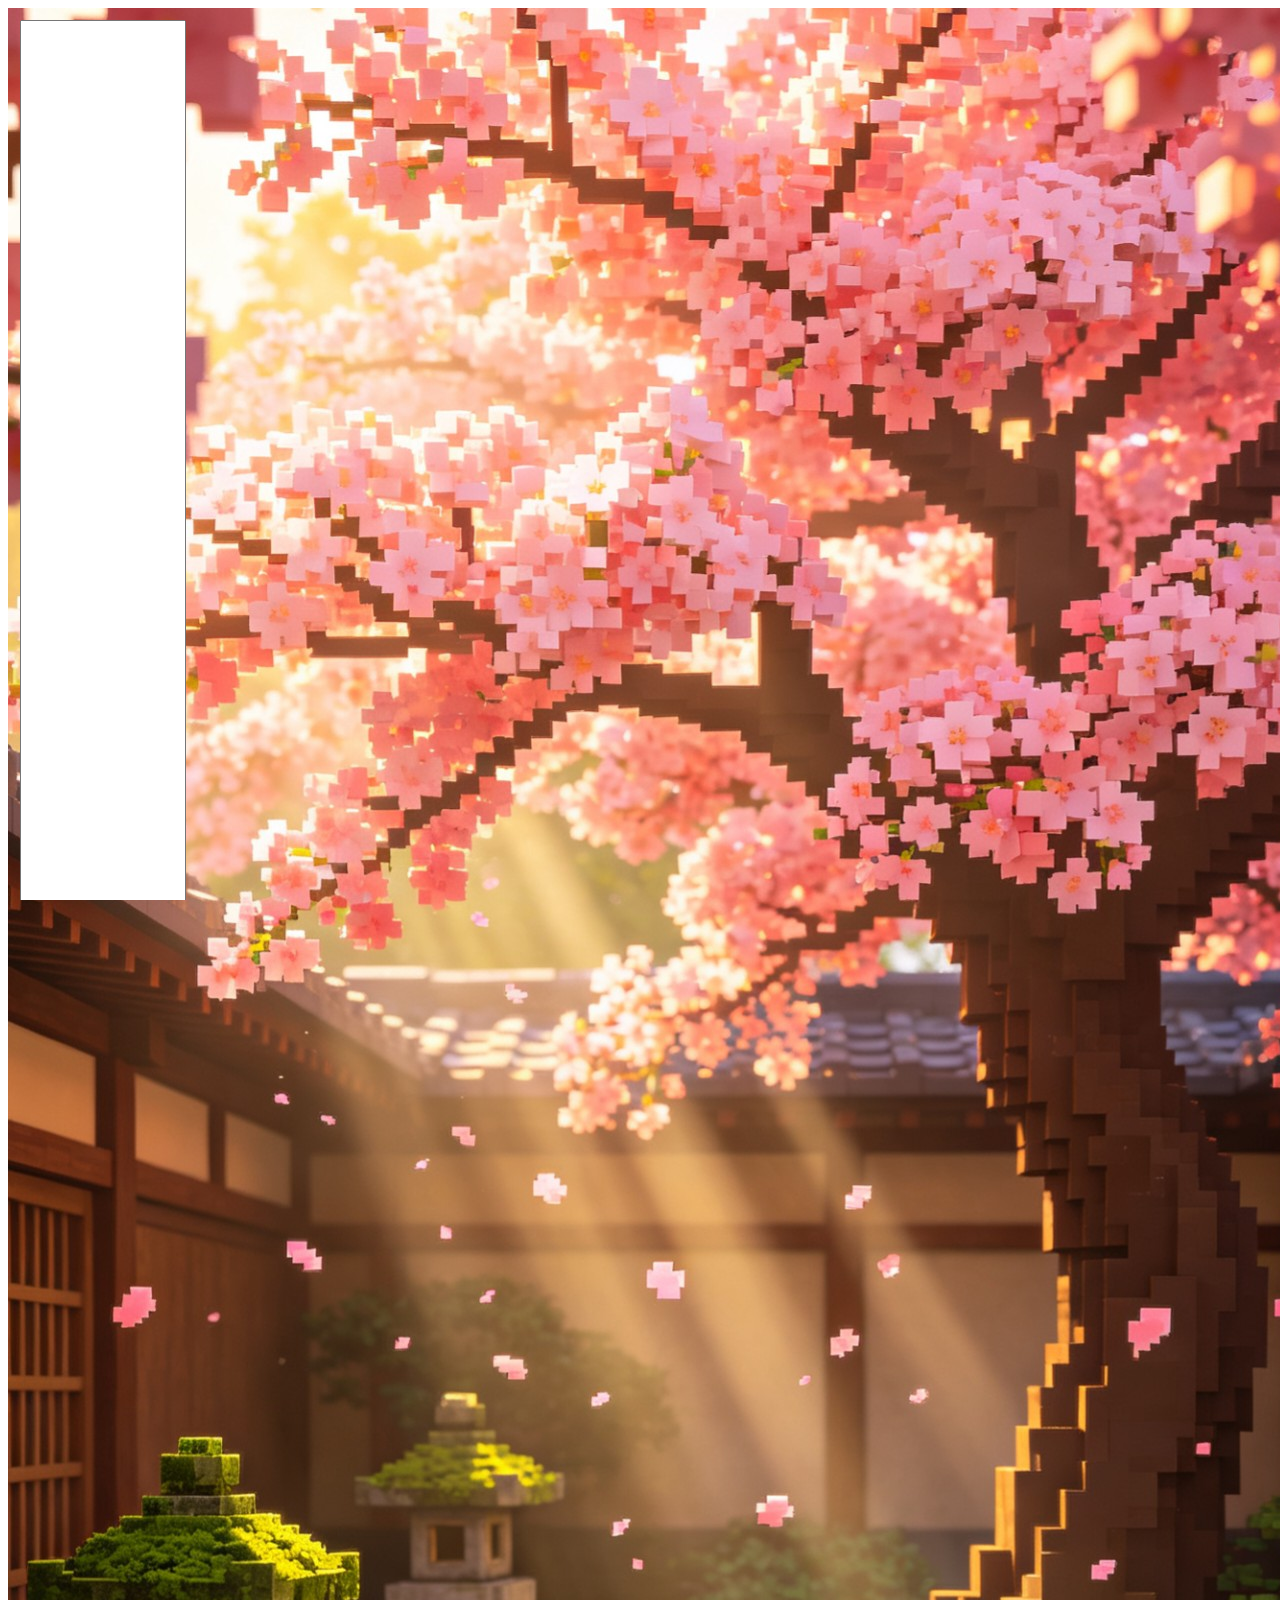
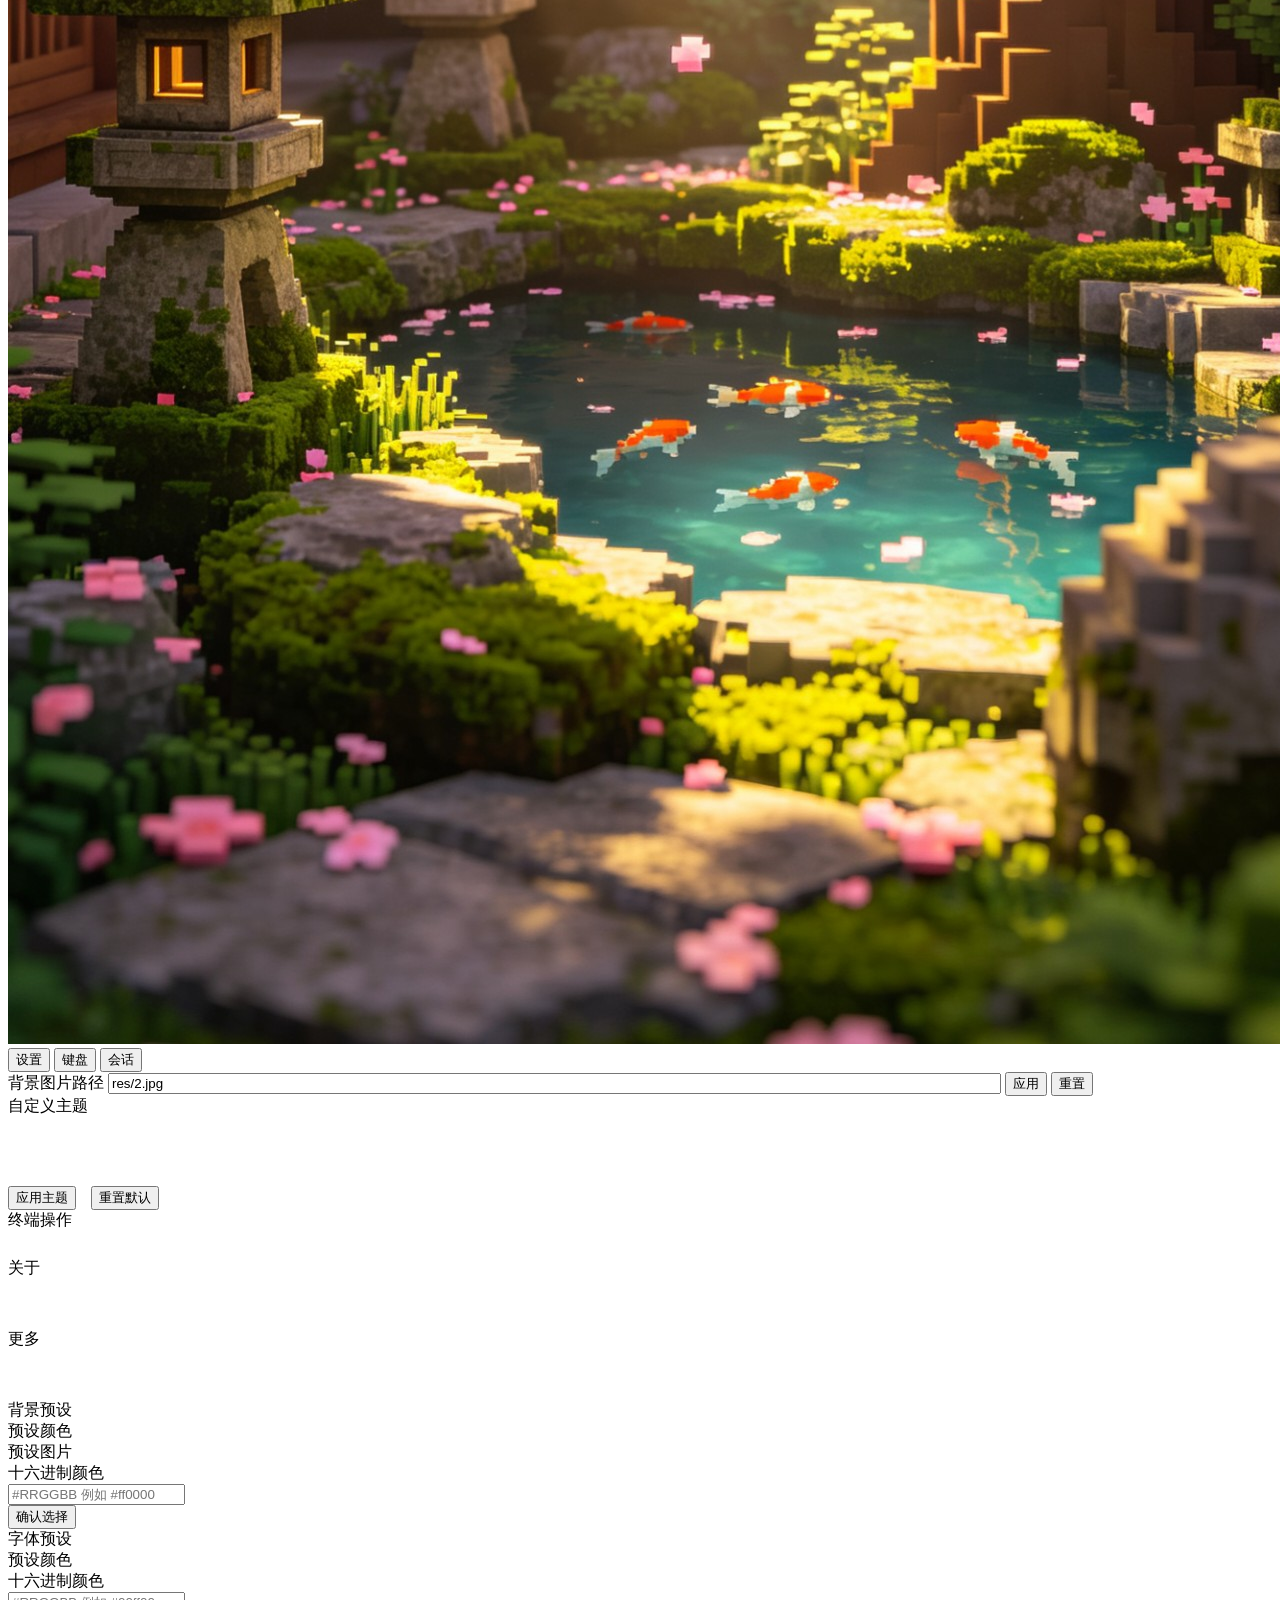
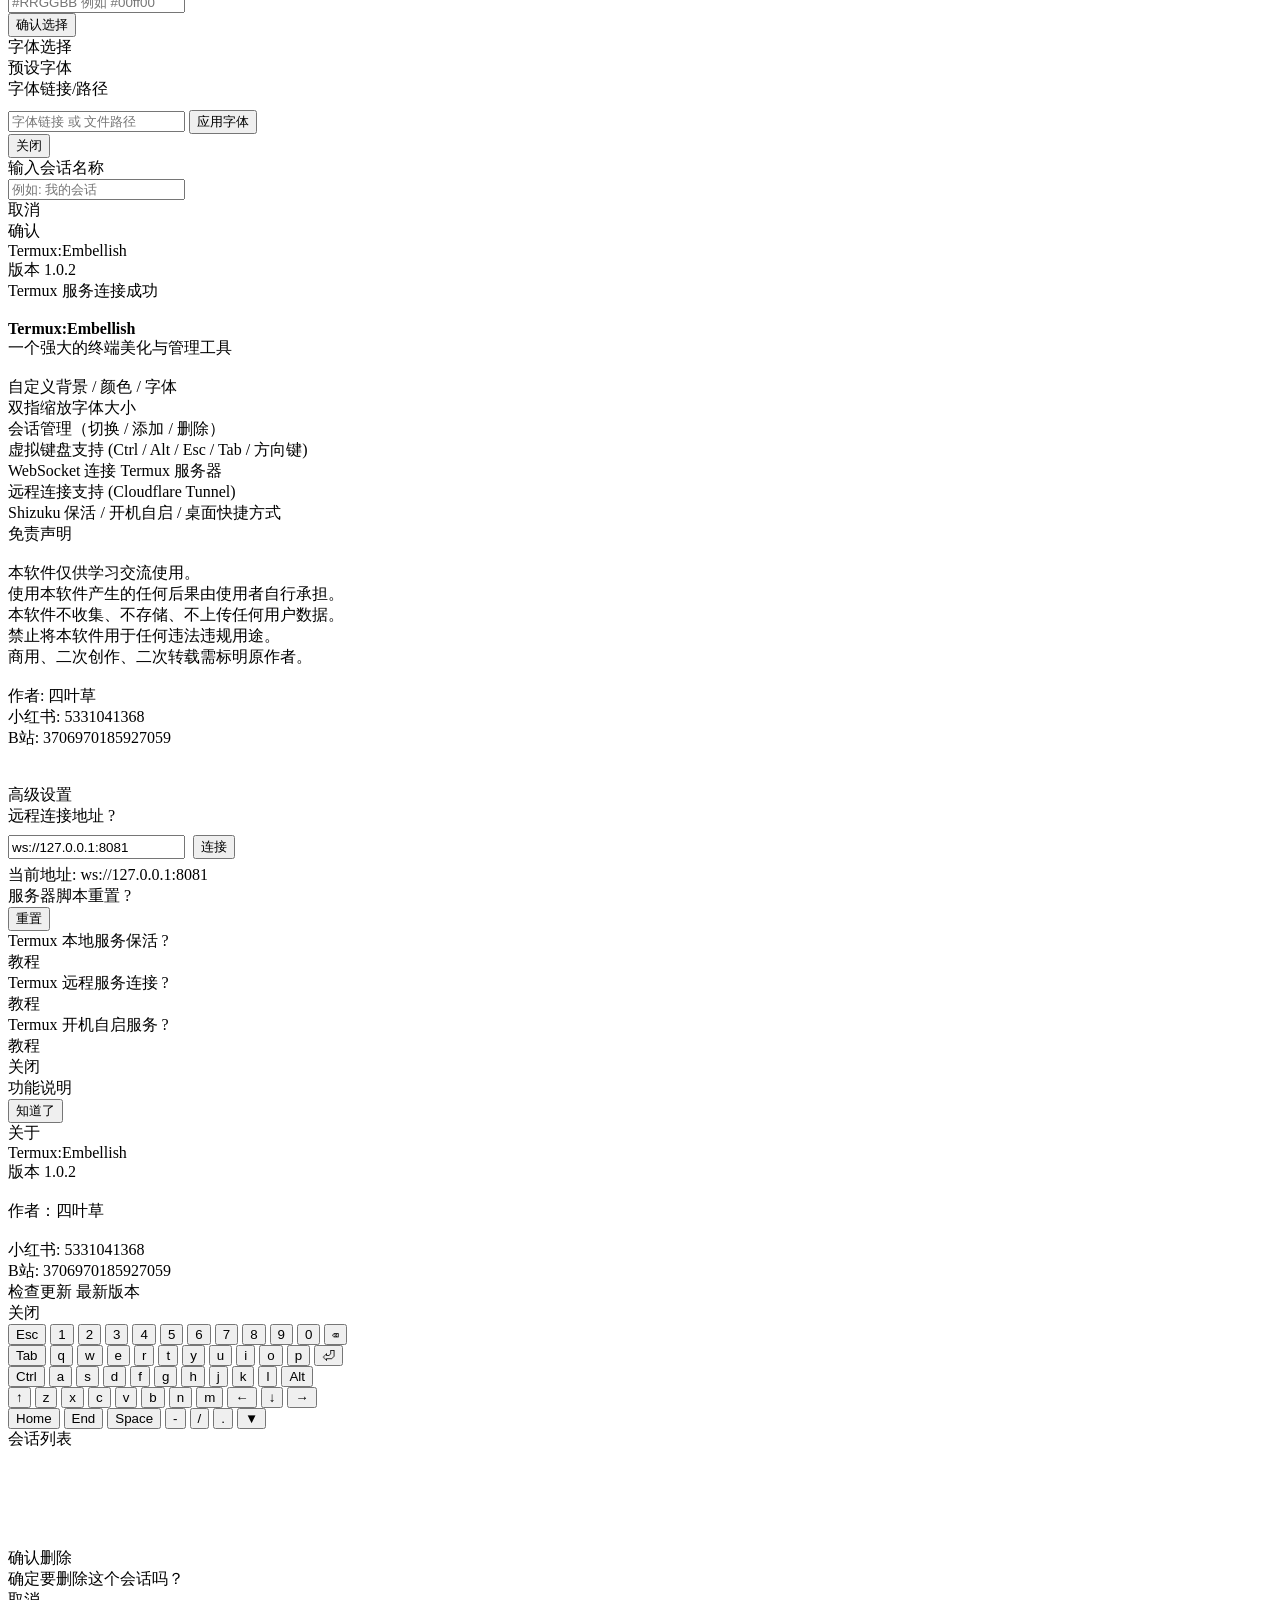
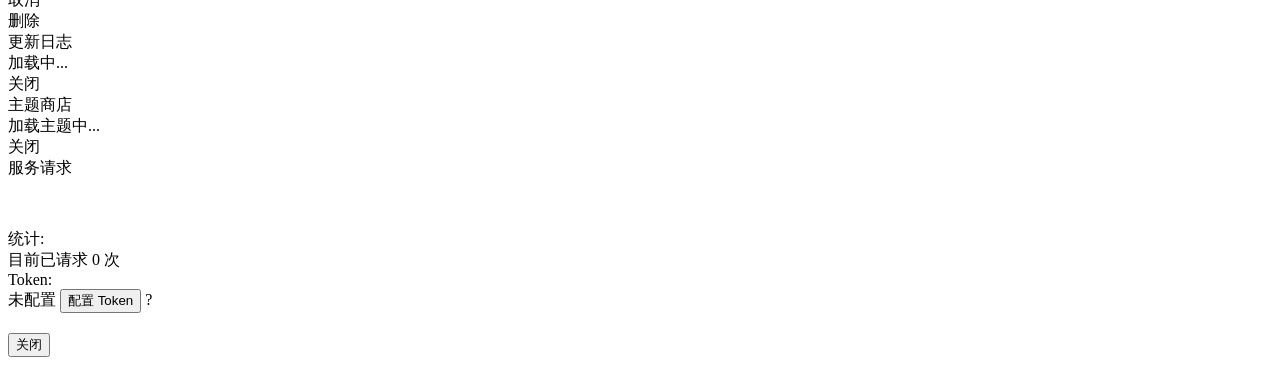
==== commit 93dd0039: "Add files via upload" ====
--- a/index.htm
+++ b/index.htm
@@ -33,7 +33,7 @@
         <div class="设置选项">
             <label>
                 <span>背景图片路径</span>
-                <input type="text" id="背景图片路径" placeholder="输入图片路径" value="res/IMG_20260502_183913.jpg" style="width: 70%;">
+                <input type="text" id="背景图片路径" placeholder="输入图片路径" value="res/2.jpg" style="width: 70%;">
             </label>
             <button id="应用背景图片">应用</button>
             <button id="重置背景图片">重置</button>
@@ -57,11 +57,22 @@
             </div>
         </div>
         <div class="设置选项">
-            <span style="display: block; margin-bottom: 10px;">关于</span>
-            <div style="display: flex; gap: 15px;">
-                <button id="高级按钮" style="background: rgba(255,255,255,0.2); border: 1px solid rgba(255,255,255,0.3); border-radius: 12px; padding: 10px 20px; color: white; cursor: pointer;">高级</button>
-                <button id="关于按钮" style="background: rgba(255,255,255,0.2); border: 1px solid rgba(255,255,255,0.3); border-radius: 12px; padding: 10px 20px; color: white; cursor: pointer;">关于</button>
-            </div>
+    <span style="display: block; margin-bottom: 10px;">关于</span>
+    <div style="display: flex; gap: 15px; flex-wrap: wrap;">
+        <button id="高级按钮" style="background: rgba(255,255,255,0.2); border: 1px solid rgba(255,255,255,0.3); border-radius: 12px; padding: 10px 20px; color: white; cursor: pointer;">高级</button>
+        <button id="关于按钮" style="background: rgba(255,255,255,0.2); border: 1px solid rgba(255,255,255,0.3); border-radius: 12px; padding: 10px 20px; color: white; cursor: pointer;">关于</button>
+        <button id="语言切换按钮" style="background: rgba(255,255,255,0.2); border: 1px solid rgba(255,255,255,0.3); border-radius: 12px; padding: 10px 20px; color: white; cursor: pointer;">中文</button>
+    </div>
+</div>
+<div class="设置选项">
+    <span style="display: block; margin-bottom: 10px;">更多</span>
+    <div style="display: flex; gap: 15px; flex-wrap: wrap;">
+        <button id="更新日志按钮" style="background: rgba(255,255,255,0.2); border: 1px solid rgba(255,255,255,0.3); border-radius: 12px; padding: 10px 20px; color: white; cursor: pointer;">更新日志</button>
+         <div style="display: flex; gap: 15px; flex-wrap: wrap;">
+        <button id="主题商店" style="background: rgba(255,255,255,0.2); border: 1px solid rgba(255,255,255,0.3); border-radius: 12px; padding: 10px 20px; color: white; cursor: pointer;">主题商店</button>
+        <button id="服务请求设置" style="background: rgba(255,255,255,0.2); border: 1px solid rgba(255,255,255,0.3); border-radius: 12px; padding: 10px 20px; color: white; cursor: pointer;">服务</button>
+    </div>
+</div>
         </div>
     </div>
 </div>
@@ -135,7 +146,7 @@
 <div class="欢迎弹窗" id="欢迎弹窗">
     <div class="欢迎弹窗内容">
         <div class="欢迎弹窗标题">Termux:Embellish</div>
-        <div class="欢迎弹窗版本">版本 1.0.0</div>
+        <div class="欢迎弹窗版本">版本 1.0.2</div>
         <div class="欢迎弹窗正文">
             Termux 服务连接成功<br><br>
             <strong>Termux:Embellish</strong><br>
@@ -247,7 +258,7 @@
         <div class="关于弹窗标题">关于</div>
         <div class="关于弹窗正文">
             Termux:Embellish<br>
-            版本 1.0.0<br><br>
+            版本 1.0.2<br><br>
             作者：四叶草<br><br>
             小红书: 5331041368<br>
             B站: 3706970185927059
@@ -357,6 +368,72 @@
         </div>
     </div>
 </div>
+<!-- 更新日志弹窗 -->
+<div class="更新日志弹窗" id="更新日志弹窗">
+    <div class="更新日志弹窗内容">
+        <div class="更新日志弹窗标题">更新日志</div>
+        <div class="更新日志弹窗正文" id="更新日志弹窗正文">
+            <div class="更新日志弹窗加载中">加载中...</div>
+        </div>
+        <div class="更新日志弹窗关闭" id="关闭更新日志弹窗">关闭</div>
+    </div>
+</div>
+<!-- 主题商店弹窗 -->
+<div class="主题商店弹窗" id="主题商店弹窗">
+    <div class="主题商店弹窗内容">
+        <div class="主题商店弹窗标题">主题商店</div>
+        <div id="主题列表容器" class="主题列表">
+            <div class="正在加载中">加载主题中...</div>
+        </div>
+        <div class="更新日志弹窗关闭" id="关闭主题商店弹窗">关闭</div>
+    </div>
+</div>
+<!-- 服务请求设置弹窗 -->
+<div class="服务请求弹窗" id="服务请求弹窗">
+    <div class="服务请求弹窗内容">
+        <div class="服务请求弹窗标题">服务请求</div>
+        <div class="服务请求弹窗正文">
+            <div style="font-size: 12px; color: rgba(255,255,255,0.6); margin-bottom: 16px;">
+                由于 GitHub 的无登录 API 请求限制（60次/小时），更新日志、主题商店、版本检查等功能可能受限。
+                <br>配置 Token 后可提升至 5000次/小时。
+            </div>
+            
+            <div class="请求配置项">
+                <div class="配置行">
+                    <span class="配置标签">统计:</span>
+                    <div class="配置控件">
+                        <span>目前已请求 </span>
+                        <span id="当前请求次数">0</span>
+                        <span> 次</span>
+                    </div>
+                </div>
+            </div>
+            
+            <div class="Token配置区域">
+                <div class="配置行">
+                    <span class="配置标签">Token:</span>
+                    <div class="配置控件">
+                        <span id="Token状态标签">未配置</span>
+                        <button id="配置Token按钮" class="配置按钮小">配置 Token</button>
+                        <span class="帮助图标" data-help-token>?</span>
+                    </div>
+                </div>
+                <div id="Token输入区域" style="display: none; margin-top: 12px;">
+                    <input type="password" id="Token输入框" class="配置输入框" placeholder="输入 GitHub Personal Access Token" style="width: 70%;">
+                    <button id="保存Token按钮" class="配置按钮小">保存</button>
+                    <button id="清除Token按钮" class="配置按钮小">清除</button>
+                </div>
+                <div id="Token状态提示" style="font-size: 11px; color: #888; margin-top: 8px;"></div>
+            </div>
+            
+            <div class="弹窗按钮区域" style="margin-top: 20px;">
+                <button id="关闭服务请求弹窗" class="服务请求弹窗按钮">关闭</button>
+            </div>
+        </div>
+    </div>
+</div>
+</div>
+<script src="res/js/language.js"></script>
         <script src="res/js/index.js"></script>
     </body>
 </html>
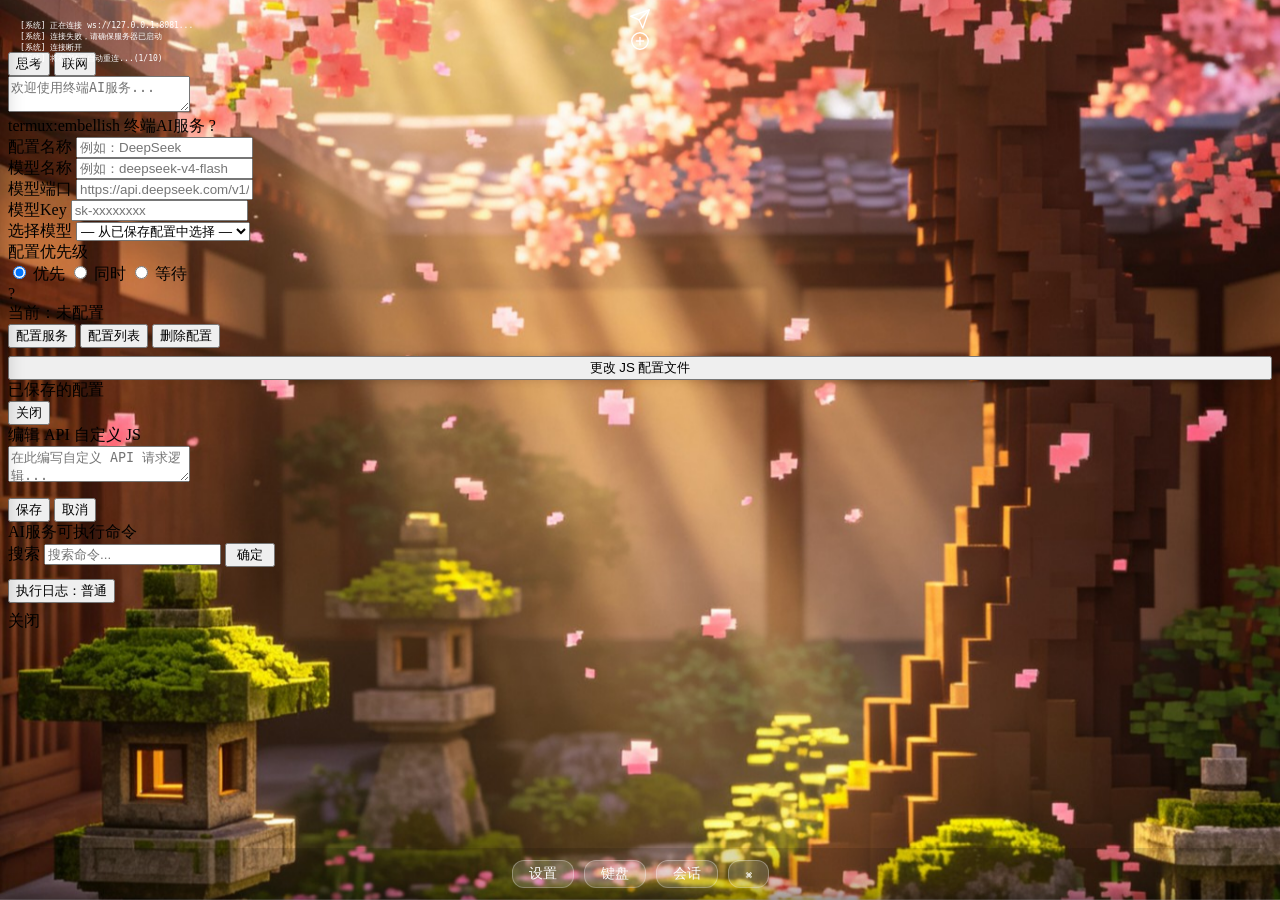
==== commit 35544beb: "Add files via upload" ====
--- a/index.htm
+++ b/index.htm
@@ -5,7 +5,6 @@
         <meta name="viewport" content="width=device-width, initial-scale=1.0, user-scalable=yes" />
         <title>Termux:Embellish</title>
         <link type="text/css" href="res/css/index.css" rel="stylesheet"/>
-        <!-- 预设字体链接（Google Fonts） -->
         <link href="https://fonts.googleapis.com/css2?family=Noto+Sans+SC:wght@400;700&display=swap" rel="stylesheet">
         <link href="https://fonts.googleapis.com/css2?family=Roboto+Mono:wght@400;700&display=swap" rel="stylesheet">
         <link href="https://fonts.googleapis.com/css2?family=Press+Start+2P&display=swap" rel="stylesheet">
@@ -19,15 +18,15 @@
 </div>
 
 <div class="底部按钮栏">
-    
     <button id="设置">设置</button>
     <button id="键盘按钮">键盘</button>
     <button id="会话">会话</button>
+    <button id="ai">⌘</button>
 </div>
 
 <div class="遮罩层" id="遮罩层"></div>
 
-<!-- 设置面板 -->
+<!-- ==================== 设置面板 ==================== -->
 <div class="设置面板" id="设置面板">
     <div class="设置内容">
         <div class="设置选项">
@@ -51,33 +50,49 @@
             </div>
         </div>
         <div class="设置选项">
-            <span style="display: block; margin-bottom: 10px;">终端操作</span>
-            <div style="font-size: 12px; color: rgba(255,255,255,0.5);">
-                双指缩放可调整终端字体大小
-            </div>
+            <span style="display: block; margin-bottom: 10px;">界面主题</span>
+            <div style="display: flex; gap: 12px; flex-wrap: wrap;">
+                <button id="主题玻璃" style="background: rgba(255,255,255,0.2); border: 1px solid rgba(255,255,255,0.3); border-radius: 12px; padding: 8px 20px; color: white; cursor: pointer;">默认模式</button>
+                <button id="主题兼容" style="background: rgba(255,255,255,0.2); border: 1px solid rgba(255,255,255,0.3); border-radius: 12px; padding: 8px 20px; color: white; cursor: pointer;">兼容模式</button>
+            </div>
+            <div style="font-size: 11px; color: rgba(255,255,255,0.4); margin-top: 8px;" id="主题提示"></div>
         </div>
         <div class="设置选项">
-    <span style="display: block; margin-bottom: 10px;">关于</span>
+            <span style="display: block; margin-bottom: 10px;">关于</span>
+            <div style="display: flex; gap: 15px; flex-wrap: wrap;">
+                <button id="高级按钮" style="background: rgba(255,255,255,0.2); border: 1px solid rgba(255,255,255,0.3); border-radius: 12px; padding: 10px 20px; color: white; cursor: pointer;">高级</button>
+                <button id="关于按钮" style="background: rgba(255,255,255,0.2); border: 1px solid rgba(255,255,255,0.3); border-radius: 12px; padding: 10px 20px; color: white; cursor: pointer;">关于</button>
+                <button id="语言切换按钮" style="background: rgba(255,255,255,0.2); border: 1px solid rgba(255,255,255,0.3); border-radius: 12px; padding: 10px 20px; color: white; cursor: pointer;">中文</button>
+            </div>
+        </div>
+        <div class="设置选项">
+            <span style="display: block; margin-bottom: 10px;">更多</span>
+            <div style="display: flex; gap: 15px; flex-wrap: wrap;">
+                <button id="更新日志按钮" style="background: rgba(255,255,255,0.2); border: 1px solid rgba(255,255,255,0.3); border-radius: 12px; padding: 10px 20px; color: white; cursor: pointer;">更新日志</button>
+                <button id="主题商店" style="background: rgba(255,255,255,0.2); border: 1px solid rgba(255,255,255,0.3); border-radius: 12px; padding: 10px 20px; color: white; cursor: pointer;">主题商店</button>
+                <button id="服务请求设置" style="background: rgba(255,255,255,0.2); border: 1px solid rgba(255,255,255,0.3); border-radius: 12px; padding: 10px 20px; color: white; cursor: pointer;">服务</button>
+            </div>
+        </div>
+<div class="设置选项">
+    <span id="AI服务标题" style="display: block; margin-bottom: 10px;">
+        终端AI服务
+        <svg width="85" height="28" viewBox="0 0 160 70" xmlns="http://www.w3.org/2000/svg" style="vertical-align: middle; margin-left: 6px;">
+            <rect x="10" y="10" width="140" height="50" rx="6" fill="none" stroke="rgba(255,255,255,0.3)" stroke-width="2" transform="rotate(10 80 35)"/>
+            <text x="80" y="44" text-anchor="middle" font-size="20" font-weight="bold" fill="rgba(255,255,255,0.55)" font-family="sans-serif" transform="rotate(10 80 35)">支持作者</text>
+        </svg>
+    </span>
     <div style="display: flex; gap: 15px; flex-wrap: wrap;">
-        <button id="高级按钮" style="background: rgba(255,255,255,0.2); border: 1px solid rgba(255,255,255,0.3); border-radius: 12px; padding: 10px 20px; color: white; cursor: pointer;">高级</button>
-        <button id="关于按钮" style="background: rgba(255,255,255,0.2); border: 1px solid rgba(255,255,255,0.3); border-radius: 12px; padding: 10px 20px; color: white; cursor: pointer;">关于</button>
-        <button id="语言切换按钮" style="background: rgba(255,255,255,0.2); border: 1px solid rgba(255,255,255,0.3); border-radius: 12px; padding: 10px 20px; color: white; cursor: pointer;">中文</button>
-    </div>
-</div>
-<div class="设置选项">
-    <span style="display: block; margin-bottom: 10px;">更多</span>
-    <div style="display: flex; gap: 15px; flex-wrap: wrap;">
-        <button id="更新日志按钮" style="background: rgba(255,255,255,0.2); border: 1px solid rgba(255,255,255,0.3); border-radius: 12px; padding: 10px 20px; color: white; cursor: pointer;">更新日志</button>
-         <div style="display: flex; gap: 15px; flex-wrap: wrap;">
-        <button id="主题商店" style="background: rgba(255,255,255,0.2); border: 1px solid rgba(255,255,255,0.3); border-radius: 12px; padding: 10px 20px; color: white; cursor: pointer;">主题商店</button>
-        <button id="服务请求设置" style="background: rgba(255,255,255,0.2); border: 1px solid rgba(255,255,255,0.3); border-radius: 12px; padding: 10px 20px; color: white; cursor: pointer;">服务</button>
-    </div>
-</div>
-        </div>
-    </div>
-</div>
-
-<!-- 颜色选择器弹窗（背景颜色） -->
+        <button id="打开AI配置" style="background: rgba(255,255,255,0.2); border: 1px solid rgba(255,255,255,0.3); border-radius: 12px; padding: 10px 20px; color: white; cursor: pointer;">配置</button>
+        <button id="打开可执行命令" style="background: rgba(255,255,255,0.2); border: 1px solid rgba(255,255,255,0.3); border-radius: 12px; padding: 10px 20px; color: white; cursor: pointer;">命令</button>
+        <button id="本地ai模型" style="background: rgba(255,255,255,0.2); border: 1px solid rgba(255,255,255,0.3); border-radius: 12px; padding: 10px 20px; color: white; cursor: pointer;">模型</button>
+    </div>
+    <div style="font-size: 11px; color: rgba(255,255,255,0.4); margin-top: 8px;" id="AI状态提示">未配置</div>
+</div>
+    </div>
+</div>
+<!-- ==================== 设置面板结束 ==================== -->
+
+<!-- ==================== 颜色选择器弹窗（背景颜色） ==================== -->
 <div class="颜色弹窗" id="背景颜色弹窗">
     <div class="颜色弹窗内容">
         <div class="颜色弹窗标题">背景预设</div>
@@ -97,7 +112,7 @@
     </div>
 </div>
 
-<!-- 颜色选择器弹窗（字体颜色） -->
+<!-- ==================== 颜色选择器弹窗（字体颜色） ==================== -->
 <div class="颜色弹窗" id="字体颜色弹窗">
     <div class="颜色弹窗内容">
         <div class="颜色弹窗标题">字体预设</div>
@@ -113,7 +128,7 @@
     </div>
 </div>
 
-<!-- 字体选择器弹窗 -->
+<!-- ==================== 字体选择器弹窗 ==================== -->
 <div class="字体弹窗" id="字体弹窗">
     <div class="字体弹窗内容">
         <div class="颜色弹窗标题">字体选择</div>
@@ -130,7 +145,7 @@
     </div>
 </div>
 
-<!-- 自定义输入弹窗 -->
+<!-- ==================== 自定义输入弹窗 ==================== -->
 <div class="输入弹窗" id="输入弹窗">
     <div class="输入弹窗内容">
         <div class="输入弹窗标题" id="输入弹窗标题">输入会话名称</div>
@@ -142,11 +157,11 @@
     </div>
 </div>
 
-<!-- 欢迎弹窗 -->
+<!-- ==================== 欢迎弹窗 ==================== -->
 <div class="欢迎弹窗" id="欢迎弹窗">
     <div class="欢迎弹窗内容">
         <div class="欢迎弹窗标题">Termux:Embellish</div>
-        <div class="欢迎弹窗版本">版本 1.0.2</div>
+        <div class="欢迎弹窗版本">版本 1.0.3</div>
         <div class="欢迎弹窗正文">
             Termux 服务连接成功<br><br>
             <strong>Termux:Embellish</strong><br>
@@ -173,45 +188,37 @@
         本项目基于 MIT 许可协议发布
     </span>
 </div>
-            </span>
-        </div>
-    </div>
-</div>
-
-<!-- 高级弹窗 -->
+    </div>
+</div>
+
+<!-- ==================== 高级弹窗 ==================== -->
 <div class="高级弹窗" id="高级弹窗">
     <div class="高级弹窗内容">
         <div class="高级弹窗标题">高级设置</div>
         <div class="高级选项列表">
-            
-<!-- 1. 远程连接地址 -->
-<div class="高级选项">
-    <div class="高级选项行">
-        <span class="高级选项标签">远程连接地址</span>
-        <span class="高级选项帮助" data-help="remote-addr">?</span>
-    </div>
-    <div style="display:flex; gap:8px; margin-top:8px; width:100%;">
-        <input type="text" id="远程地址输入" class="端口输入" value="ws://127.0.0.1:8081" placeholder="ws://IP:端口 或 wss://域名">
-        <button id="应用远程地址" class="端口确定">连接</button>
-    </div>
-    <div class="当前地址" style="margin-top:6px;">
-        当前地址: <span id="当前服务地址">ws://127.0.0.1:8081</span>
-    </div>
-</div>
-           
-            <!-- 3. 服务器脚本重置 -->
-     <div class="高级选项">
-    <div class="高级选项行">
-        <span class="高级选项标签">服务器脚本重置</span>
-        <span class="高级选项帮助" data-help="reset">?</span>
-    </div>
-    <button id="重置脚本按钮" class="重置按钮">
-        <span class="重置按钮文字">重置</span>
-        <span class="重置按钮图标" style="display:none;"></span>
-    </button>
-</div>
-            
-            <!-- 4. 本地服务保活 -->
+            <div class="高级选项">
+                <div class="高级选项行">
+                    <span class="高级选项标签">远程连接地址</span>
+                    <span class="高级选项帮助" data-help="remote-addr">?</span>
+                </div>
+                <div style="display:flex; gap:8px; margin-top:8px; width:100%;">
+                    <input type="text" id="远程地址输入" class="端口输入" value="ws://127.0.0.1:8081" placeholder="ws://IP:端口 或 wss://域名">
+                    <button id="应用远程地址" class="端口确定">连接</button>
+                </div>
+                <div class="当前地址" style="margin-top:6px;">
+                    当前地址: <span id="当前服务地址">ws://127.0.0.1:8081</span>
+                </div>
+            </div>
+            <div class="高级选项">
+                <div class="高级选项行">
+                    <span class="高级选项标签">服务器脚本重置</span>
+                    <span class="高级选项帮助" data-help="reset">?</span>
+                </div>
+                <button id="重置脚本按钮" class="重置按钮">
+                    <span class="重置按钮文字">重置</span>
+                    <span class="重置按钮图标" style="display:none;"></span>
+                </button>
+            </div>
             <div class="高级选项">
                 <div class="高级选项行">
                     <span class="高级选项标签">Termux 本地服务保活</span>
@@ -219,8 +226,6 @@
                 </div>
                 <span class="高级选项链接" id="保活教程">教程</span>
             </div>
-            
-            <!-- 5. 远程服务连接 -->
             <div class="高级选项">
                 <div class="高级选项行">
                     <span class="高级选项标签">Termux 远程服务连接</span>
@@ -228,8 +233,6 @@
                 </div>
                 <span class="高级选项链接" id="远程教程">教程</span>
             </div>
-            
-            <!-- 6. 开机自启 -->
             <div class="高级选项">
                 <div class="高级选项行">
                     <span class="高级选项标签">Termux 开机自启服务</span>
@@ -237,13 +240,12 @@
                 </div>
                 <span class="高级选项链接" id="自启教程">教程</span>
             </div>
-            
         </div>
         <div class="高级弹窗关闭" id="关闭高级弹窗">关闭</div>
     </div>
 </div>
 
-<!-- 帮助说明弹窗 -->
+<!-- ==================== 帮助说明弹窗 ==================== -->
 <div class="帮助弹窗" id="帮助弹窗">
     <div class="帮助弹窗内容">
         <div class="帮助弹窗标题" id="帮助弹窗标题">功能说明</div>
@@ -252,13 +254,13 @@
     </div>
 </div>
 
-<!-- 关于弹窗 -->
+<!-- ==================== 关于弹窗 ==================== -->
 <div class="关于弹窗" id="关于弹窗">
     <div class="关于弹窗内容">
         <div class="关于弹窗标题">关于</div>
         <div class="关于弹窗正文">
             Termux:Embellish<br>
-            版本 1.0.2<br><br>
+            版本 1.0.3<br><br>
             作者：四叶草<br><br>
             小红书: 5331041368<br>
             B站: 3706970185927059
@@ -271,7 +273,7 @@
     </div>
 </div>
 
-<!-- 键盘抽屉 -->
+<!-- ==================== 键盘抽屉 ==================== -->
 <div class="键盘抽屉" id="键盘抽屉">
     <div class="键盘抽屉内容">
         <div class="键盘行">
@@ -341,15 +343,13 @@
 </div>
 <div class="键盘遮罩" id="键盘遮罩"></div>
 
+<!-- ==================== 会话抽屉 ==================== -->
 <div class="抽屉" id="抽屉">
     <div class="抽屉内容">
         <div class="抽屉标题">会话列表</div>
-        <ul class="会话列表" id="会话列表">
-        </ul>
+        <ul class="会话列表" id="会话列表"></ul>
         <div style="margin-top: 16px; padding-top: 12px; border-top: 1px solid rgba(255,255,255,0.1);">
-            <button id="添加会话按钮" style="background: rgba(255,255,255,0.15); border: 1px solid rgba(255,255,255,0.3); border-radius: 12px; padding: 10px 16px; color: white; cursor: pointer; width: 100%;">
-                添加会话
-            </button>
+            <button id="添加会话按钮" style="background: rgba(255,255,255,0.15); border: 1px solid rgba(255,255,255,0.3); border-radius: 12px; padding: 10px 16px; color: white; cursor: pointer; width: 100%;">添加会话</button>
         </div>
         <div style="margin-top: 12px; font-size: 12px; color: rgba(255,255,255,0.4); text-align: center;">
             共 <span id="会话数量">0</span> 个会话
@@ -357,18 +357,19 @@
     </div>
 </div>
 
-<!-- 自定义确认弹窗 -->
+<!-- ==================== 自定义确认弹窗 ==================== -->
 <div class="确认弹窗" id="确认弹窗">
     <div class="确认弹窗内容">
         <div class="确认弹窗标题">确认删除</div>
         <div class="确认弹窗消息" id="确认弹窗消息">确定要删除这个会话吗？</div>
         <div class="确认弹窗按钮区域">
             <div class="确认弹窗按钮 取消" id="确认弹窗取消">取消</div>
-            <div class="确认弹窗按钮 确认" id="确认弹窗确认">删除</div>
-        </div>
-    </div>
-</div>
-<!-- 更新日志弹窗 -->
+            <div class="确认弹窗按钮 确认" id="确认弹窗确认">确认</div>
+        </div>
+    </div>
+</div>
+
+<!-- ==================== 更新日志弹窗 ==================== -->
 <div class="更新日志弹窗" id="更新日志弹窗">
     <div class="更新日志弹窗内容">
         <div class="更新日志弹窗标题">更新日志</div>
@@ -378,7 +379,8 @@
         <div class="更新日志弹窗关闭" id="关闭更新日志弹窗">关闭</div>
     </div>
 </div>
-<!-- 主题商店弹窗 -->
+
+<!-- ==================== 主题商店弹窗 ==================== -->
 <div class="主题商店弹窗" id="主题商店弹窗">
     <div class="主题商店弹窗内容">
         <div class="主题商店弹窗标题">主题商店</div>
@@ -388,7 +390,8 @@
         <div class="更新日志弹窗关闭" id="关闭主题商店弹窗">关闭</div>
     </div>
 </div>
-<!-- 服务请求设置弹窗 -->
+
+<!-- ==================== 服务请求设置弹窗 ==================== -->
 <div class="服务请求弹窗" id="服务请求弹窗">
     <div class="服务请求弹窗内容">
         <div class="服务请求弹窗标题">服务请求</div>
@@ -397,7 +400,6 @@
                 由于 GitHub 的无登录 API 请求限制（60次/小时），更新日志、主题商店、版本检查等功能可能受限。
                 <br>配置 Token 后可提升至 5000次/小时。
             </div>
-            
             <div class="请求配置项">
                 <div class="配置行">
                     <span class="配置标签">统计:</span>
@@ -408,7 +410,6 @@
                     </div>
                 </div>
             </div>
-            
             <div class="Token配置区域">
                 <div class="配置行">
                     <span class="配置标签">Token:</span>
@@ -423,17 +424,196 @@
                     <button id="保存Token按钮" class="配置按钮小">保存</button>
                     <button id="清除Token按钮" class="配置按钮小">清除</button>
                 </div>
-                <div id="Token状态提示" style="font-size: 11px; color: #888; margin-top: 8px;"></div>
-            </div>
-            
+                <div id="Token状态提示" style="font-size: 11px; color: #fff; margin-top: 8px;"></div>
+            </div>
             <div class="弹窗按钮区域" style="margin-top: 20px;">
                 <button id="关闭服务请求弹窗" class="服务请求弹窗按钮">关闭</button>
             </div>
         </div>
     </div>
 </div>
+
+<!-- ==================== AI 抽屉 ==================== -->
+<div class="AI抽屉" id="AI抽屉">
+    <div class="AI抽屉内容">
+        <div class="AI对话区" id="AI对话区"></div>
+        <div class="AI底部工具栏">
+            <div class="AI圆形按钮" id="AI新对话按钮" style="cursor:pointer;display:flex;align-items:center;justify-content:center;">
+    <svg width="22" height="22" viewBox="0 0 24 24" fill="none" stroke-linecap="round" stroke-linejoin="round">
+        <path d="M22 2L11 13" stroke="#fff" stroke-width="1.5"/>
+        <path d="M22 2l-7 20-4-9-9-4 20-7z" stroke="#fff" stroke-width="1.5"/>
+    </svg>
+</div>
+            <div class="AI圆形按钮" style="cursor:pointer;display:flex;align-items:center;justify-content:center;" title="添加">
+    <svg width="22" height="22" viewBox="0 0 24 24" fill="none" stroke-linecap="round" stroke-linejoin="round">
+        <circle cx="12" cy="12" r="9" stroke="#fff" stroke-width="1.5"/>
+        <line x1="8" y1="12" x2="16" y2="12" stroke="#fff" stroke-width="1.5"/>
+        <line x1="12" y1="8" x2="12" y2="16" stroke="#fff" stroke-width="1.5"/>
+    </svg>
+</div>
+            <button class="AI操作按钮">思考</button>
+            <button class="AI操作按钮">联网</button>
+        </div>
+        <textarea class="AI输入框" id="AI输入框" placeholder="欢迎使用终端AI服务..."></textarea>
+    </div>
+</div>
+<!-- ==================== AI 配置弹窗 ==================== -->
+<div class="AI配置弹窗" id="AI配置弹窗">
+    <div class="AI配置弹窗内容">
+        <div class="AI配置弹窗标题">
+            termux:embellish 终端AI服务
+            <span class="AI配置帮助" id="AI配置帮助">?</span>
+        </div>
+        <div class="AI配置行">
+            <span class="AI配置标签">配置名称</span>
+            <input type="text" class="AI配置输入" id="AI配置名称" placeholder="例如：DeepSeek">
+        </div>
+        <div class="AI配置行">
+            <span class="AI配置标签">模型名称</span>
+            <input type="text" class="AI配置输入" id="AI模型名称" placeholder="例如：deepseek-v4-flash">
+        </div>
+        <div class="AI配置行">
+            <span class="AI配置标签">模型端口</span>
+            <input type="text" class="AI配置输入" id="AI地址输入" placeholder="https://api.deepseek.com/v1/chat/completions">
+        </div>
+        <div class="AI配置行">
+            <span class="AI配置标签">模型Key</span>
+            <input type="password" class="AI配置输入" id="AI密钥输入" placeholder="sk-xxxxxxxx">
+        </div>
+        <div class="AI配置行">
+            <span class="AI配置标签">选择模型</span>
+            <select class="AI配置选择" id="AI选择模型">
+                <option value="">— 从已保存配置中选择 —</option>
+            </select>
+        </div>
+        <div class="AI配置行">
+            <span class="AI配置标签">配置优先级</span>
+            <div class="AI配置单选组">
+                <label class="AI单选"><input type="radio" name="优先级" value="优先" checked> 优先</label>
+                <label class="AI单选"><input type="radio" name="优先级" value="同时"> 同时</label>
+                <label class="AI单选"><input type="radio" name="优先级" value="等待"> 等待</label>
+            </div>
+            <span class="AI配置帮助" id="AI优先级帮助">?</span>
+        </div>
+        <div class="AI配置状态" id="AI配置状态">当前：未配置</div>
+        <div class="AI配置按钮区">
+            <button class="AI配置按钮 确认" id="AI保存配置">配置服务</button>
+            <button class="AI配置按钮 取消" id="AI配置列表按钮">配置列表</button>
+            <button class="AI配置按钮 取消" id="AI删除配置">删除配置</button>
+        </div>
+        <button class="AI配置按钮 取消" id="AI自定义JS" style="width:100%; margin-top:8px;">更改 JS 配置文件</button>
+    </div>
+</div>
+
+<!-- ==================== 配置列表弹窗 ==================== -->
+<div class="AI配置名单" id="AI配置名单">
+    <div class="AI配置弹窗内容">
+        <div class="AI配置弹窗标题">已保存的配置</div>
+        <div class="AI配置列表区" id="AI配置列表区"></div>
+        <button class="AI配置按钮 取消" id="AI关闭配置列表">关闭</button>
+    </div>
+</div>
+
+<!-- ==================== 自定义 JS 编辑弹窗 ==================== -->
+<div class="AI自定义JS弹窗" id="AI自定义JS弹窗">
+    <div class="AI自定义JS弹窗内容">
+        <div class="AI配置弹窗标题">编辑 API 自定义 JS</div>
+        <textarea class="AI自定义JS输入" id="AI自定义JS输入" placeholder="在此编写自定义 API 请求逻辑..."></textarea>
+        <div class="AI配置按钮区" style="margin-top:12px;">
+            <button class="AI配置按钮 确认" id="AI保存自定义JS">保存</button>
+            <button class="AI配置按钮 取消" id="AI取消自定义JS">取消</button>
+        </div>
+    </div>
+</div>
+
+<!-- ==================== 可执行命令弹窗 ==================== -->
+<div class="AI命令弹窗" id="AI命令弹窗">
+    <div class="AI命令弹窗内容">
+        <div class="AI配置弹窗标题">AI服务可执行命令</div>
+        <div class="AI配置行">
+            <span class="AI配置标签" style="width:25px;margin-right:0;">搜索</span>
+            <input type="text" class="AI配置输入" id="AI命令搜索" placeholder="搜索命令...">
+            <button class="AI配置按钮 确认" id="AI命令搜索确定" style="flex:0;width:50px;">确定</button>
+        </div>
+        <div class="AI命令列表" id="AI命令列表"></div>
+        <div class="AI配置按钮区" style="margin-top:12px;">
+            <button class="AI配置按钮 取消" id="AI执行日志级别">执行日志：普通</button>
+        </div>
+        <div class="AI配置按钮 取消" id="AI关闭命令弹窗" style="width:100%;margin-top:8px;">关闭</div>
+    </div>
 </div>
 <script src="res/js/language.js"></script>
-        <script src="res/js/index.js"></script>
-    </body>
+<script src="res/js/index.js"></script>
+<script src="res/js/community.js"></script>
+<div id="AI浮动工具栏" style="position:fixed;opacity:0;pointer-events:none;transition:opacity 0.2s;z-index:10002;display:flex;gap:8px;align-items:center;background:rgba(30,30,40,0.9);backdrop-filter:blur(10px);border-radius:20px;padding:6px 12px;border:1px solid rgba(255,255,255,0.2);">
+    <div id="浮动修改按钮" title="修改" style="cursor:pointer;padding:4px;border-radius:12px;">
+        <svg width="18" height="18" viewBox="0 0 24 24" fill="none" stroke-linecap="round" stroke-linejoin="round">
+            <path d="M12 20h9" stroke="rgba(255,255,255,0.8)" stroke-width="1.5"/>
+            <path d="M16.5 3.5a2.1 2.1 0 1 1 3 3L7 19l-4 1 1-4L16.5 3.5z" stroke="rgba(255,255,255,0.8)" stroke-width="1.5"/>
+        </svg>
+    </div>
+    <div id="浮动重新生成按钮" title="重新生成" style="cursor:pointer;padding:4px;border-radius:12px;">
+        <svg width="20" height="20" viewBox="0 0 24 24" fill="none" stroke-linecap="round" stroke-linejoin="round">
+            <path d="M21 12a9 9 0 1 1-9-9c2.5 0 4.9 1 6.7 2.8" stroke="rgba(255,255,255,0.8)" stroke-width="1.5"/>
+            <polyline points="21 3 21 9 15 9" stroke="rgba(255,255,255,0.8)" stroke-width="1.5"/>
+        </svg>
+    </div>
+</div>
+<!-- ==================== 本地AI模型弹窗 ==================== -->
+<div class="通用弹窗" id="本地模型弹窗" style="z-index:50012;">
+    <div class="通用弹窗内容" style="max-width:420px;text-align:left;">
+        <div class="通用弹窗标题" style="text-align:center;">本地AI模型 <span class="帮助图标" id="本地模型帮助按钮" style="cursor:pointer;">?</span></div>
+        
+        <!-- 搜索 -->
+        <input type="text" id="本地模型搜索" class="AI配置输入" placeholder="搜索模型..." style="width:100%;margin-bottom:12px;">
+        
+        <!-- 模型列表 -->
+        <div id="本地模型列表" style="max-height:40vh;overflow-y:auto;margin-bottom:12px;font-size:12px;color:rgba(255,255,255,0.7);">加载中...</div>
+        
+        <!-- 按钮 -->
+        <div style="display:flex;gap:8px;margin-bottom:12px;">
+            <button id="拉取模型按钮" class="AI配置按钮 确认" style="flex:1;">拉取模型</button>
+            <button id="已拉取模型按钮" class="AI配置按钮 取消" style="flex:1;">已拉取模型</button>
+        </div>
+        <button class="AI配置按钮 取消" id="关闭本地模型弹窗" style="width:100%;">关闭</button>
+    </div>
+</div>
+
+<!-- ==================== 已拉取模型弹窗 ==================== -->
+<div class="通用弹窗" id="已拉取模型弹窗" style="z-index:50013;">
+    <div class="通用弹窗内容" style="max-width:420px;text-align:left;">
+        <div class="通用弹窗标题" style="text-align:center;">已拉取AI模型</div>
+        <input type="text" id="已拉取模型搜索" class="AI配置输入" placeholder="搜索已拉取模型..." style="width:100%;margin-bottom:12px;">
+        <div id="已拉取模型列表" style="max-height:40vh;overflow-y:auto;margin-bottom:12px;font-size:12px;color:rgba(255,255,255,0.7);">加载中...</div>
+        <div style="display:flex;gap:8px;margin-bottom:12px;">
+            <button id="全部同时按钮" class="AI配置按钮 确认" style="flex:1;">全部同时</button>
+            <button id="全部等待按钮" class="AI配置按钮 取消" style="flex:1;">全部等待</button>
+        </div>
+        <button class="AI配置按钮 取消" id="关闭已拉取模型弹窗" style="width:100%;">关闭</button>
+    </div>
+</div>
+
+<!-- ==================== 本地模型帮助弹窗 ==================== -->
+<div class="通用弹窗" id="本地模型帮助弹窗" style="z-index:50014;">
+    <div class="通用弹窗内容" style="text-align:center;">
+        <div class="通用弹窗标题">本地AI模型说明</div>
+        <div class="通用弹窗正文" style="text-align:left;">
+            <strong>什么是本地AI模型？</strong><br>
+            通过Ollama在您的设备上直接运行AI大语言模型，无需联网，隐私安全。<br><br>
+            <strong>使用步骤：</strong><br>
+            1. 先在Termux中运行 <code>model</code> 命令启动服务<br>
+            2. 在「拉取模型」中搜索并下载模型<br>
+            3. 在「已拉取模型」中设置优先级<br><br>
+            <strong>优先级说明：</strong><br>
+            · 优先：优先使用此模型<br>
+            · 同时：与其他模型并行使用<br>
+            · 等待：作为备用模型<br><br>
+            <strong>推荐模型：</strong><br>
+            低配手机：llama3.2:1b / qwen2.5:0.5b<br>
+            高配手机：qwen2.5:1.5b / deepseek-r1:1.5b
+        </div>
+        <button class="通用弹窗关闭" style="width:100%;">知道了</button>
+    </div>
+</div>
+</body>
 </html>
--- a/res/css/index.css
+++ b/res/css/index.css
@@ -0,0 +1,1722 @@
+.确认弹窗 {
+    position: fixed;
+    top: 0;
+    left: 0;
+    width: 100vw;
+    height: 100vh;
+    background: rgba(0, 0, 0, 0);
+    backdrop-filter: blur(8px);
+    z-index: 50000;
+    display: flex;
+    align-items: center;
+    justify-content: center;
+    opacity: 0;
+    visibility: hidden;
+    transition: opacity 0.2s ease, visibility 0.2s ease;
+}
+
+.确认弹窗.打开 {
+    opacity: 1;
+    visibility: visible;
+}
+
+.确认弹窗内容 {
+    width: 85vw;
+    max-width: 300px;
+    background: rgba(20, 20, 30, 0);
+    backdrop-filter: blur(20px);
+    border-radius: 24px;
+    padding: 24px 20px 20px;
+    border: 1px solid rgba(255, 255, 255, 0.2);
+    box-shadow: 0 8px 32px rgba(0, 0, 0, 0.3);
+    text-align: center;
+}
+
+.确认弹窗标题 {
+    font-size: 18px;
+    margin-bottom: 12px;
+    color: #ff8888;
+    font-weight: bold;
+}
+
+.确认弹窗消息 {
+    font-size: 14px;
+    color: rgba(255, 255, 255, 0.8);
+    margin-bottom: 24px;
+    line-height: 1.5;
+}
+
+.确认弹窗按钮区域 {
+    display: flex;
+    gap: 12px;
+}
+
+.确认弹窗按钮 {
+    flex: 1;
+    background: rgba(255, 255, 255, 0.15);
+    border: 1px solid rgba(255, 255, 255, 0.3);
+    border-radius: 12px;
+    padding: 10px 0;
+    color: white;
+    font-size: 14px;
+    cursor: pointer;
+    transition: all 0.2s;
+}
+
+.确认弹窗按钮:active {
+    transform: scale(0.96);
+}
+
+.确认弹窗按钮.取消 {
+    background: rgba(255, 255, 255, 0.1);
+}
+
+.确认弹窗按钮.确认 {
+    background: rgba(255, 80, 80, 0.5);
+    border-color: rgba(255, 80, 80, 0.8);
+}
+
+.确认弹窗按钮.确认:active {
+    background: rgba(255, 80, 80, 0.7);
+}
+
+.a {
+    width: 100vw;
+    height: 100vh;
+    object-fit: cover;
+    position: fixed;
+    top: 0;
+    left: 0;
+    z-index: -1;
+}
+
+.b {
+    width: 95vw;
+    height: 100vh;
+    position: fixed;
+    top: 0;
+    left: 0;
+    z-index: 1;
+    background: transparent;
+    border: none;
+    outline: none;
+    color: white;
+    font-size: 8px;
+    padding: 20px;
+    resize: none;
+    font-family: monospace;
+    white-space: pre-wrap;
+    overflow: auto;
+    transition: font-size 0.1s ease;
+}
+
+/* 底部按钮栏 */
+.底部按钮栏 {
+    position: fixed;
+    bottom: 0;
+    left: 0;
+    right: 0;
+    z-index: 9999;
+    background: rgba(0, 0, 0, 0.12);
+    border: none;
+    border-radius: 20px 20px 0 0;
+    padding: 12px 16px;
+    display: flex;
+    gap: 10px;
+    justify-content: center;
+    flex-wrap: wrap;
+    transition: bottom 0.3s cubic-bezier(0.2, 0.9, 0.4, 1.1);
+}
+
+.底部按钮栏.隐藏 {
+    bottom: -100px;
+}
+
+.底部按钮栏 button {
+    background: rgba(255, 255, 255, 0.15);
+    border: 1px solid rgba(255, 255, 255, 0.3);
+    border-radius: 12px;
+    color: white;
+    font-size: 14px;
+    padding: 4px 16px;
+    cursor: pointer;
+    transition: all 0.2s ease;
+}
+
+.底部按钮栏 button:active {
+    background: rgba(255, 255, 0, 0.3);
+    transform: scale(0.96);
+}
+
+/* 会话抽屉 */
+.抽屉 {
+    position: fixed;
+    top: 0;
+    left: 0;
+    width: 50vw;
+    height: 100vh;
+    background: rgba(20, 20, 30, 0.0);
+    backdrop-filter: blur(10px);
+    z-index: 10000;
+    transform: translateX(-100%);
+    transition: transform 0.3s cubic-bezier(0.2, 0.9, 0.4, 1.1);
+    box-shadow: 2px 0 20px rgba(0, 0, 0, 0.3);
+    border-right: 1px solid rgba(255, 255, 255, 0.1);
+}
+
+.抽屉.打开 {
+    transform: translateX(0);
+}
+
+.抽屉内容 {
+    padding: 20px;
+    color: white;
+    font-family: monospace;
+    height: 100%;
+    overflow-y: auto;
+}
+
+.抽屉标题 {
+    font-size: 20px;
+    margin-bottom: 20px;
+    padding-bottom: 10px;
+    border-bottom: 1px solid rgba(255, 255, 255, 0.2);
+}
+
+.会话列表 {
+    list-style: none;
+    padding: 0;
+}
+
+.会话列表 li {
+    padding: 12px 16px;
+    margin: 8px 0;
+    background: rgba(255, 255, 255, 0.1);
+    border-radius: 12px;
+    cursor: pointer;
+    transition: all 0.2s;
+    display: flex;
+    justify-content: space-between;
+    align-items: center;
+}
+
+.会话列表 li:hover {
+    background: rgba(255, 255, 255, 0.2);
+    transform: translateX(5px);
+}
+
+/* ========== 设置面板 ========== */
+.设置面板 {
+    position: fixed;
+    top: 0;
+    left: 0;
+    width: 100vw;
+    height: 100vh;
+    background: rgba(0, 0, 0, 0.2);
+    backdrop-filter: blur(2px);
+    z-index: 10001;
+    opacity: 0;
+    visibility: hidden;
+    transition: opacity 0.3s ease, visibility 0.3s ease;
+    overflow-y: auto;
+}
+
+.设置面板.打开 {
+    opacity: 1;
+    visibility: visible;
+}
+
+.设置内容 {
+    padding: 30px 20px;
+    color: white;
+    font-family: monospace;
+    min-height: 100vh;
+    box-sizing: border-box;
+}
+
+.设置选项 {
+    margin-bottom: 25px;
+    border-bottom: 1px solid rgba(255, 255, 255, 0.1);
+    padding-bottom: 20px;
+}
+
+.设置选项 label {
+    display: block;
+    margin-bottom: 10px;
+}
+
+.设置选项 label span {
+    display: block;
+    margin-bottom: 8px;
+}
+
+.设置选项 input[type="text"] {
+    width: 60%;
+    background: rgba(255, 255, 255, 0.1);
+    border: 1px solid rgba(255, 255, 255, 0.3);
+    border-radius: 8px;
+    padding: 8px 12px;
+    color: white;
+    font-family: monospace;
+}
+
+.设置选项 button {
+    background: rgba(255, 255, 255, 0.2);
+    border: none;
+    border-radius: 8px;
+    padding: 8px 16px;
+    color: white;
+    cursor: pointer;
+    margin-right: 10px;
+    margin-bottom: 10px;
+}
+
+.设置选项 button:active {
+    background: rgba(255, 255, 255, 0.4);
+    transform: scale(0.96);
+}
+
+/* ========== 颜色选择器弹窗 ========== */
+.颜色弹窗 {
+    position: fixed;
+    top: 0;
+    left: 0;
+    width: 100vw;
+    height: 100vh;
+    background: rgba(0, 0, 0, 0);
+    backdrop-filter: blur(8px);
+    z-index: 20000;
+    display: flex;
+    align-items: center;
+    justify-content: center;
+    opacity: 0;
+    visibility: hidden;
+    transition: opacity 0.2s ease, visibility 0.2s ease;
+}
+
+.颜色弹窗.打开 {
+    opacity: 1;
+    visibility: visible;
+}
+
+.颜色弹窗内容 {
+    width: 85vw;
+    max-width: 400px;
+    background: rgba(20, 20, 30, 0.05);
+    backdrop-filter: blur(20px);
+    border-radius: 24px;
+    padding: 20px;
+    border: 1px solid rgba(255, 255, 255, 0.2);
+    box-shadow: 0 8px 32px rgba(0, 0, 0, 0.3);
+}
+
+.颜色弹窗标题 {
+    font-size: 18px;
+    margin-bottom: 15px;
+    text-align: center;
+    color: white;
+}
+
+.颜色选项区域 {
+    margin-bottom: 20px;
+}
+
+.颜色选项标题 {
+    font-size: 14px;
+    margin-bottom: 12px;
+    color: rgba(255, 255, 255, 0.7);
+}
+
+.颜色网格 {
+    display: flex;
+    flex-wrap: wrap;
+    gap: 12px;
+    margin-bottom: 15px;
+}
+
+.颜色块 {
+    width: 45px;
+    height: 45px;
+    border-radius: 12px;
+    cursor: pointer;
+    border: 2px solid transparent;
+    transition: all 0.2s;
+    box-shadow: 0 2px 8px rgba(0, 0, 0, 0.2);
+}
+
+.颜色块.选中 {
+    border-color: white;
+    transform: scale(1.05);
+    box-shadow: 0 0 10px rgba(255, 255, 255, 0.5);
+}
+
+.图片块 {
+    width: 60px;
+    height: 60px;
+    border-radius: 12px;
+    cursor: pointer;
+    border: 2px solid transparent;
+    transition: all 0.2s;
+    object-fit: cover;
+}
+
+.图片块.选中 {
+    border-color: white;
+    transform: scale(1.05);
+}
+
+/* ========== 字体选择器弹窗 ========== */
+.字体弹窗 {
+    position: fixed;
+    top: 0;
+    left: 0;
+    width: 100vw;
+    height: 100vh;
+    background: rgba(0, 0, 0, 0);
+    backdrop-filter: blur(8px);
+    z-index: 20000;
+    display: flex;
+    align-items: center;
+    justify-content: center;
+    opacity: 0;
+    visibility: hidden;
+    transition: opacity 0.2s ease, visibility 0.2s ease;
+}
+
+.字体弹窗.打开 {
+    opacity: 1;
+    visibility: visible;
+}
+
+.字体弹窗内容 {
+    width: 85vw;
+    max-width: 400px;
+    background: rgba(20, 20, 30, 0.05);
+    backdrop-filter: blur(20px);
+    border-radius: 24px;
+    padding: 20px;
+    border: 1px solid rgba(255, 255, 255, 0.2);
+    box-shadow: 0 8px 32px rgba(0, 0, 0, 0.3);
+}
+
+.十六进制输入 {
+    width: 90%;
+    background: rgba(255, 255, 255, 0.1);
+    border: 1px solid rgba(255, 255, 255, 0.3);
+    border-radius: 8px;
+    padding: 10px 12px;
+    color: white;
+    font-family: monospace;
+    font-size: 14px;
+    margin-top: 10px;
+}
+
+.弹窗按钮 {
+    background: rgba(255, 255, 255, 0.2);
+    border: none;
+    border-radius: 8px;
+    padding: 10px 20px;
+    color: white;
+    cursor: pointer;
+    margin-top: 15px;
+    width: 100%;
+}
+
+/* 字体预览卡片 */
+.字体卡片 {
+    background: rgba(255, 255, 255, 0.1);
+    border-radius: 12px;
+    padding: 6px;
+    margin-bottom: 8px;
+    cursor: pointer;
+    border: 1px solid transparent;
+    transition: all 0.2s;
+}
+
+.字体卡片.选中 {
+    border-color: white;
+    background: rgba(255, 255, 255, 0.2);
+}
+
+.字体名称 {
+    font-size: 16px;
+    margin-bottom: 4px;
+}
+
+.字体预览 {
+    font-size: 14px;
+    opacity: 0.7;
+}
+
+/* ========== 自定义输入弹窗 ========== */
+.输入弹窗 {
+    position: fixed;
+    top: 0;
+    left: 0;
+    width: 100vw;
+    height: 100vh;
+    background: rgba(0, 0, 0, 0);
+    backdrop-filter: blur(4px);
+    z-index: 30000;
+    display: flex;
+    align-items: center;
+    justify-content: center;
+    opacity: 0;
+    visibility: hidden;
+    transition: opacity 0.2s ease, visibility 0.2s ease;
+}
+
+.输入弹窗.打开 {
+    opacity: 1;
+    visibility: visible;
+}
+
+.输入弹窗内容 {
+    width: 85vw;
+    max-width: 320px;
+    background: rgba(20, 20, 30, 0);
+    backdrop-filter: blur(20px);
+    border-radius: 24px;
+    padding: 24px 20px 20px;
+    border: 1px solid rgba(255, 255, 255, 0.2);
+    box-shadow: 0 8px 32px rgba(0, 0, 0, 0.3);
+}
+
+.输入弹窗标题 {
+    font-size: 18px;
+    margin-bottom: 16px;
+    text-align: center;
+    color: white;
+    font-weight: 500;
+}
+
+.输入弹窗输入框 {
+    width: 100%;
+    background: rgba(255, 255, 255, 0.1);
+    border: 1px solid rgba(255, 255, 255, 0.3);
+    border-radius: 12px;
+    padding: 12px 16px;
+    color: white;
+    font-size: 16px;
+    font-family: monospace;
+    box-sizing: border-box;
+    outline: none;
+    transition: all 0.2s;
+}
+
+.输入弹窗输入框:focus {
+    border-color: rgba(0, 150, 255, 0.8);
+    background: rgba(255, 255, 255, 0.15);
+}
+
+.输入弹窗按钮区域 {
+    display: flex;
+    gap: 12px;
+    margin-top: 20px;
+}
+
+.输入弹窗按钮 {
+    flex: 1;
+    background: rgba(255, 255, 255, 0.15);
+    border: 1px solid rgba(255, 255, 255, 0.3);
+    border-radius: 12px;
+    padding: 10px 0;
+    color: white;
+    font-size: 14px;
+    cursor: pointer;
+    transition: all 0.2s;
+    text-align: center;
+}
+
+.输入弹窗按钮:active {
+    background: rgba(255, 255, 255, 0.3);
+    transform: scale(0.96);
+}
+
+.输入弹窗按钮.确认 {
+    background: rgba(0, 150, 225, 0.5);
+    border-color: rgba(0, 150, 255, 0.8);
+}
+
+.输入弹窗按钮.确认:active {
+    background: rgba(0, 150, 255, 0.7);
+}
+
+/* ========== 欢迎弹窗 ========== */
+.欢迎弹窗 {
+    position: fixed;
+    top: 0;
+    left: 0;
+    width: 100vw;
+    height: 100vh;
+    background: rgba(0, 0, 0, 0);
+    backdrop-filter: blur(12px);
+    z-index: 40000;
+    display: flex;
+    align-items: center;
+    justify-content: center;
+    opacity: 0;
+    visibility: hidden;
+    transition: opacity 0.3s ease, visibility 0.3s ease;
+}
+
+.欢迎弹窗.打开 {
+    opacity: 1;
+    visibility: visible;
+}
+
+.欢迎弹窗内容 {
+    width: 85vw;
+    max-width: 350px;
+    max-height: 70vh;
+    overflow-y: auto;
+    background: rgba(20, 20, 30, 0.0);
+    backdrop-filter: blur(25px);
+    border-radius: 28px;
+    padding: 28px 24px;
+    border: 1px solid rgba(255, 255, 255, 0.25);
+    box-shadow: 0 20px 40px rgba(0, 0, 0, 0.4);
+}
+
+.欢迎弹窗标题 {
+    font-size: 24px;
+    font-weight: bold;
+    text-align: center;
+    margin-bottom: 20px;
+    color: #00ff88;
+}
+
+.欢迎弹窗正文 {
+    font-size: 14px;
+    line-height: 1.6;
+    color: rgba(255, 255, 255, 0.9);
+    margin-bottom: 16px;
+}
+
+.欢迎弹窗免责 {
+    font-size: 12px;
+    color: rgba(255, 100, 100, 0.8);
+    margin-top: 16px;
+    padding-top: 12px;
+    border-top: 1px solid rgba(255, 255, 255, 0.2);
+}
+
+/* ========== 高级弹窗 ========== */
+.高级弹窗 {
+    position: fixed;
+    top: 0;
+    left: 0;
+    width: 100vw;
+    height: 100vh;
+    background: rgba(0, 0, 0, 0);
+    backdrop-filter: blur(8px);
+    z-index: 35000;
+    display: flex;
+    align-items: center;
+    justify-content: center;
+    opacity: 0;
+    visibility: hidden;
+    transition: opacity 0.2s ease, visibility 0.2s ease;
+}
+
+.高级弹窗.打开 {
+    opacity: 1;
+    visibility: visible;
+}
+
+.高级弹窗内容 {
+    width: 85vw;
+    max-width: 380px;
+    max-height: 75vh;
+    overflow-y: auto;
+    background: rgba(20, 20, 30, 0.05);
+    backdrop-filter: blur(25px);
+    border-radius: 24px;
+    padding: 24px 20px;
+    border: 1px solid rgba(255, 255, 255, 0.2);
+    box-shadow: 0 8px 32px rgba(0, 0, 0, 0.3);
+}
+
+.高级弹窗标题 {
+    font-size: 20px;
+    margin-bottom: 20px;
+    text-align: center;
+    color: white;
+    font-weight: bold;
+}
+
+/* 选项列表容器 */
+.高级选项列表 {
+    display: flex;
+    flex-direction: column;
+    gap: 4px;
+    margin-bottom: 16px;
+}
+
+/* 单个选项行 - 横向布局 */
+.高级选项 {
+    display: flex;
+    flex-direction: row;
+    align-items: center;
+    justify-content: space-between;
+    padding: 14px 0;
+    border-bottom: 1px solid rgba(255, 255, 255, 0.08);
+    flex-wrap: wrap;
+}
+
+/* 选项标题行 */
+.高级选项行 {
+    display: flex;
+    align-items: center;
+    gap: 8px;
+    justify-content: flex-start;
+    margin-bottom: 0;
+    flex: 1;
+}
+
+.高级选项标签 {
+    font-size: 14px;
+    color: white;
+    flex: 1;
+}
+
+/* ? 帮助按钮 */
+.高级选项帮助 {
+    display: inline-flex;
+    align-items: center;
+    justify-content: center;
+    width: 22px;
+    height: 22px;
+    border-radius: 50%;
+    background: rgba(255, 255, 255, 0.12);
+    color: #888;
+    font-size: 12px;
+    cursor: pointer;
+    font-weight: bold;
+    transition: all 0.2s;
+    flex-shrink: 0;
+    margin-right: 10px;
+}
+
+.高级选项帮助:active {
+    background: rgba(0, 200, 255, 0.4);
+    color: white;
+}
+
+/* 教程/链接按钮 */
+.高级选项链接 {
+    color: #00ccff;
+    font-size: 13px;
+    cursor: pointer;
+    text-decoration: none;
+    background: rgba(0, 200, 255, 0.1);
+    padding: 6px 16px;
+    border-radius: 16px;
+    transition: all 0.2s;
+    flex-shrink: 0;
+}
+
+.高级选项链接:active {
+    background: rgba(0, 200, 255, 0.3);
+    transform: scale(0.96);
+}
+
+/* 滑块开关容器 */
+.滑块开关 {
+    position: relative;
+    display: inline-block;
+    width: 48px;
+    height: 28px;
+    flex-shrink: 0;
+}
+
+.滑块开关 input {
+    opacity: 0;
+    width: 0;
+    height: 0;
+    position: absolute;
+}
+
+.滑块 {
+    position: absolute;
+    cursor: pointer;
+    top: 0;
+    left: 0;
+    right: 0;
+    bottom: 0;
+    background: rgba(255, 255, 255, 0.2);
+    border-radius: 28px;
+    transition: 0.3s;
+}
+
+.滑块:before {
+    content: "";
+    position: absolute;
+    height: 22px;
+    width: 22px;
+    left: 3px;
+    bottom: 3px;
+    background: white;
+    border-radius: 50%;
+    transition: 0.3s;
+}
+
+.滑块开关 input:checked + .滑块 {
+    background: #00ff88;
+}
+
+.滑块开关 input:checked + .滑块:before {
+    transform: translateX(20px);
+}
+
+/* 远程服务设置展开区域 */
+.远程服务设置 {
+    margin-top: 10px;
+    padding: 12px;
+    background: rgba(255, 255, 255, 0.03);
+    border-radius: 12px;
+    border: 1px solid rgba(255, 255, 255, 0.1);
+    width: 100%;
+}
+
+/* 端口输入框 */
+.端口输入 {
+    flex: 1;
+    background: rgba(255, 255, 255, 0.08);
+    border: 1px solid rgba(255, 255, 255, 0.25);
+    border-radius: 10px;
+    padding: 10px 14px;
+    color: white;
+    font-family: monospace;
+    font-size: 14px;
+    outline: none;
+    transition: all 0.2s;
+}
+
+.端口输入:focus {
+    border-color: rgba(0, 200, 255, 0.6);
+    background: rgba(255, 255, 255, 0.12);
+}
+
+/* 端口确定按钮 */
+.端口确定 {
+    background: rgba(0, 200, 255, 0.25);
+    border: 1px solid rgba(0, 200, 255, 0.5);
+    border-radius: 10px;
+    padding: 10px 18px;
+    color: white;
+    cursor: pointer;
+    font-size: 13px;
+    font-weight: bold;
+    transition: all 0.2s;
+    white-space: nowrap;
+}
+
+.端口确定:active {
+    background: rgba(0, 200, 255, 0.5);
+    transform: scale(0.96);
+}
+
+/* 密码输入框 */
+.密码输入 {
+    flex: 1;
+    background: rgba(255, 255, 255, 0.08);
+    border: 1px solid rgba(255, 255, 255, 0.25);
+    border-radius: 10px;
+    padding: 10px 14px;
+    color: white;
+    font-family: monospace;
+    font-size: 14px;
+    outline: none;
+    transition: all 0.2s;
+}
+
+/* 当前地址显示 */
+.当前地址 {
+    margin-top: 10px;
+    font-size: 11px;
+    color: #00ff88;
+    font-family: monospace;
+    word-break: break-all;
+}
+
+/* 重置按钮 */
+.重置按钮 {
+    color: #ff8888;
+    font-size: 13px;
+    cursor: pointer;
+    text-decoration: none;
+    background: rgba(255, 80, 80, 0.15);
+    padding: 6px 16px;
+    border-radius: 16px;
+    transition: all 0.2s;
+    flex-shrink: 0;
+    border: none;
+}
+
+.重置按钮:active {
+    background: rgba(255, 80, 80, 0.4);
+    transform: scale(0.96);
+}
+
+/* 关闭按钮 */
+.高级弹窗关闭 {
+    background: rgba(255, 255, 255, 0.12);
+    border: 1px solid rgba(255, 255, 255, 0.2);
+    border-radius: 12px;
+    padding: 12px 20px;
+    color: white;
+    cursor: pointer;
+    text-align: center;
+    font-size: 14px;
+    transition: all 0.2s;
+}
+
+.高级弹窗关闭:active {
+    background: rgba(255, 255, 255, 0.25);
+    transform: scale(0.98);
+}
+
+/* ========== 帮助说明弹窗 ========== */
+.帮助弹窗 {
+    position: fixed;
+    top: 0;
+    left: 0;
+    width: 100vw;
+    height: 100vh;
+    background: rgba(0, 0, 0, 0);
+    backdrop-filter: blur(10px);
+    z-index: 50001;
+    display: flex;
+    align-items: center;
+    justify-content: center;
+    opacity: 0;
+    visibility: hidden;
+    transition: opacity 0.2s ease, visibility 0.2s ease;
+}
+
+.帮助弹窗.打开 {
+    opacity: 1;
+    visibility: visible;
+}
+
+.帮助弹窗内容 {
+    width: 85vw;
+    max-width: 360px;
+    max-height: 70vh;
+    overflow-y: auto;
+    background: rgba(20, 20, 30, 0);
+    backdrop-filter: blur(30px);
+    border-radius: 24px;
+    padding: 24px 22px;
+    border: 1px solid rgba(255, 255, 255, 0.25);
+    box-shadow: 0 12px 40px rgba(0, 0, 0, 0.5);
+    text-align: center;
+}
+
+.帮助弹窗标题 {
+    font-size: 18px;
+    margin-bottom: 16px;
+    color: #00ff88;
+    font-weight: bold;
+}
+
+.帮助弹窗正文 {
+    font-size: 14px;
+    line-height: 1.8;
+    color: rgba(255, 255, 255, 0.85);
+    text-align: left;
+    margin-bottom: 20px;
+}
+
+/* ========== 关于弹窗 ========== */
+.关于弹窗 {
+    position: fixed;
+    top: 0;
+    left: 0;
+    width: 100vw;
+    height: 100vh;
+    background: rgba(0, 0, 0, 0);
+    backdrop-filter: blur(8px);
+    z-index: 35000;
+    display: flex;
+    align-items: center;
+    justify-content: center;
+    opacity: 0;
+    visibility: hidden;
+    transition: opacity 0.2s ease, visibility 0.2s ease;
+}
+
+.关于弹窗.打开 {
+    opacity: 1;
+    visibility: visible;
+}
+
+.关于弹窗内容 {
+    width: 85vw;
+    max-width: 350px;
+    background: rgba(20, 20, 30, 0.0);
+    backdrop-filter: blur(25px);
+    border-radius: 24px;
+    padding: 24px 20px;
+    border: 1px solid rgba(255, 255, 255, 0.2);
+    text-align: center;
+}
+
+.关于弹窗标题 {
+    font-size: 22px;
+    margin-bottom: 16px;
+    color: #00ff88;
+    font-weight: bold;
+}
+
+.关于弹窗正文 {
+    font-size: 14px;
+    line-height: 1.8;
+    color: rgba(255, 255, 255, 0.85);
+    margin-bottom: 20px;
+}
+
+.关于弹窗版本 {
+    display: flex;
+    justify-content: space-between;
+    align-items: center;
+    margin-top: 16px;
+    padding-top: 12px;
+    border-top: 1px solid rgba(255, 255, 255, 0.2);
+}
+
+.关于弹窗版本标签 {
+    font-size: 13px;
+    color: rgba(255, 255, 255, 0.6);
+}
+
+.关于弹窗版本号 {
+    font-size: 13px;
+    color: #00ff88;
+}
+
+.关于弹窗关闭 {
+    background: rgba(255, 255, 255, 0.15);
+    border: 1px solid rgba(255, 255, 255, 0.3);
+    border-radius: 12px;
+    padding: 10px 20px;
+    color: white;
+    cursor: pointer;
+    text-align: center;
+    margin-top: 20px;
+}
+
+/* 会话抽屉遮罩层 */
+.遮罩层 {
+    position: fixed;
+    top: 0;
+    left: 0;
+    width: 100vw;
+    height: 100vh;
+    background: rgba(0, 0, 0, 0.1);
+    z-index: 9998;
+    opacity: 0;
+    visibility: hidden;
+    transition: opacity 0.3s;
+}
+
+.遮罩层.显示 {
+    opacity: 1;
+    visibility: visible;
+}
+
+/* ========== 键盘抽屉样式 ========== */
+.键盘抽屉 {
+    position: fixed;
+    bottom: 0;
+    left: 0;
+    right: 0;
+    z-index: 90000;
+    background: rgba(30, 30, 40, 0.05);
+    backdrop-filter: blur(0px);
+    border-radius: 20px 20px 0 0;
+    padding: 12px 8px 20px 8px;
+    transform: translateY(100%);
+    transition: transform 0.35s cubic-bezier(0.32, 0.72, 0, 1);
+    box-shadow: 0 -4px 20px rgba(0, 0, 0, 0.5);
+    border-top: 1px solid rgba(255, 255, 255, 0.15);
+    user-select: none;
+    -webkit-user-select: none;
+    -webkit-touch-callout: none;
+}
+
+.键盘抽屉.打开 {
+    transform: translateY(0);
+}
+
+.键盘抽屉内容 {
+    display: flex;
+    flex-direction: column;
+    gap: 6px;
+}
+
+.键盘行 {
+    display: flex;
+    gap: 4px;
+    justify-content: center;
+}
+
+.键位 {
+    flex: 1;
+    min-width: 0;
+    height: 30px;
+    background: rgba(255, 255, 255, 0.12);
+    border: 1px solid rgba(255, 255, 255, 0.2);
+    border-radius: 8px;
+    color: white;
+    font-size: 14px;
+    font-family: monospace;
+    cursor: pointer;
+    display: flex;
+    align-items: center;
+    justify-content: center;
+    transition: all 0.1s ease;
+    user-select: none;
+    -webkit-user-select: none;
+    -webkit-touch-callout: none;
+    -webkit-tap-highlight-color: transparent;
+    touch-action: manipulation;
+}
+
+.键位:active {
+    background: rgba(255, 255, 255, 0.3);
+    transform: scale(0.92);
+    border-color: rgba(255, 255, 255, 0.5);
+}
+
+.键位.修饰键.激活 {
+    background: rgba(0, 200, 255, 0.4);
+    border-color: rgba(0, 200, 255, 0.7);
+    color: #00ff88;
+}
+
+.功能键 {
+    background: rgba(255, 255, 255, 0.08);
+    font-size: 12px;
+    flex: 1.2;
+}
+
+.空格键 {
+    flex: 4;
+    background: rgba(255, 255, 255, 0.1);
+    font-size: 14px;
+}
+
+/* 键盘遮罩 */
+.键盘遮罩 {
+    position: fixed;
+    top: 0;
+    left: 0;
+    width: 100vw;
+    height: 100vh;
+    background: rgba(0, 0, 0, 0);
+    z-index: 10000;
+    opacity: 0;
+    visibility: hidden;
+    transition: opacity 0.3s ease, visibility 0.3s ease;
+}
+
+.键盘遮罩.显示 {
+    opacity: 1;
+    visibility: visible;
+}
+/* 重置按钮图标动画 */
+.重置按钮图标 {
+    display: inline-block;
+    width: 16px;
+    height: 16px;
+    border: 2px solid transparent;
+    border-radius: 50%;
+    vertical-align: middle;
+    margin-left: 6px;
+}
+
+/* 加载中旋转动画 */
+.重置按钮图标.加载中 {
+    display: inline-block;
+    border-color: rgba(255,255,255,0.3);
+    border-top-color: white;
+    animation: 旋转 0.8s linear infinite;
+}
+
+/* 成功状态 - 绿色圆 */
+.重置按钮图标.成功 {
+    display: inline-block;
+    border-color: #00ff88;
+    background: rgba(0, 255, 136, 0.3);
+}
+
+/* 失败状态 - 红色圆 */
+.重置按钮图标.失败 {
+    display: inline-block;
+    border-color: #ff4444;
+    background: rgba(255, 68, 68, 0.3);
+}
+
+/* 按钮禁用状态 */
+.重置按钮.禁用 {
+    background: rgba(128, 128, 128, 0.15);
+    color: #888;
+    pointer-events: none;
+}
+
+@keyframes 旋转 {
+    from { transform: rotate(0deg); }
+    to { transform: rotate(360deg); }
+}
+/* ========== 通用弹窗模板 ========== */
+.通用弹窗 {
+    position: fixed;
+    top: 0;
+    left: 0;
+    width: 100vw;
+    height: 100vh;
+    background: rgba(0, 0, 0, 0);
+    backdrop-filter: blur(8px);
+    z-index: 50000;
+    display: flex;
+    align-items: center;
+    justify-content: center;
+    opacity: 0;
+    visibility: hidden;
+    transition: opacity 0.2s ease, visibility 0.2s ease;
+}
+
+.通用弹窗.打开 {
+    opacity: 1;
+    visibility: visible;
+}
+
+.通用弹窗内容 {
+    width: 85vw;
+    max-width: 360px;
+    max-height: 70vh;
+    overflow-y: auto;
+    background: rgba(20, 20, 30, 0);
+    backdrop-filter: blur(25px);
+    border-radius: 24px;
+    padding: 24px 22px;
+    border: 1px solid rgba(255, 255, 255, 0.2);
+    box-shadow: 0 8px 32px rgba(0, 0, 0, 0.3);
+    text-align: center;
+}
+
+.通用弹窗标题 {
+    font-size: 18px;
+    margin-bottom: 16px;
+    color: white;
+    font-weight: bold;
+}
+
+.通用弹窗正文 {
+    font-size: 14px;
+    line-height: 1.8;
+    color: rgba(255, 255, 255, 0.85);
+    text-align: left;
+    margin-bottom: 20px;
+}
+
+.通用弹窗关闭 {
+    background: rgba(255, 255, 255, 0.12);
+    border: 1px solid rgba(255, 255, 255, 0.2);
+    border-radius: 12px;
+    padding: 12px 20px;
+    color: white;
+    cursor: pointer;
+    text-align: center;
+    font-size: 14px;
+    transition: all 0.2s;
+}
+
+.通用弹窗关闭:active {
+    background: rgba(255, 255, 255, 0.25);
+    transform: scale(0.98);
+}
+
+/* ========== 禁用复制 ========== */
+body {
+    user-select: none;
+    -webkit-user-select: none;
+    -webkit-touch-callout: none;
+}
+
+/* 允许输入框和教程弹窗复制 */
+.输入弹窗输入框,
+.帮助弹窗正文,
+.远程地址输入,
+.端口输入,
+.十六进制输入,
+.密码输入,
+.关于弹窗正文,
+#输出框 {
+    user-select: text;
+    -webkit-user-select: text;
+}
+/* ========== 更新日志弹窗 ========== */
+.更新日志弹窗 {
+    position: fixed;
+    top: 0;
+    left: 0;
+    width: 100vw;
+    height: 100vh;
+    background: rgba(0, 0, 0, 0);
+    backdrop-filter: blur(12px);
+    z-index: 50002;
+    display: flex;
+    align-items: center;
+    justify-content: center;
+    opacity: 0;
+    visibility: hidden;
+    transition: opacity 0.2s ease, visibility 0.2s ease;
+}
+
+.更新日志弹窗.打开 {
+    opacity: 1;
+    visibility: visible;
+}
+
+.更新日志弹窗内容 {
+    width: 85vw;
+    max-width: 380px;
+    max-height: 80vh;
+    overflow-y: auto;
+    background: rgba(20, 20, 30, 0);
+    backdrop-filter: blur(25px);
+    border-radius: 24px;
+    padding: 20px;
+    border: 1px solid rgba(255, 255, 255, 0.2);
+    box-shadow: 0 8px 32px rgba(0, 0, 0, 0.3);
+}
+
+.更新日志弹窗标题 {
+    font-size: 18px;
+    margin-bottom: 16px;
+    text-align: center;
+    color: #00ff88;
+    font-weight: bold;
+}
+
+.更新日志弹窗正文 {
+    font-size: 13px;
+    line-height: 1.6;
+    color: rgba(255, 255, 255, 0.85);
+    margin-bottom: 20px;
+    white-space: pre-wrap;
+    word-break: break-word;
+}
+
+.更新日志弹窗加载中 {
+    text-align: center;
+    padding: 40px;
+    color: rgba(255, 255, 255, 0.6);
+    font-size: 14px;
+}
+
+.更新日志弹窗关闭 {
+    background: rgba(255, 255, 255, 0.12);
+    border: 1px solid rgba(255, 255, 255, 0.2);
+    border-radius: 12px;
+    padding: 10px 20px;
+    color: white;
+    cursor: pointer;
+    text-align: center;
+    font-size: 14px;
+    transition: all 0.2s;
+}
+
+.更新日志弹窗关闭:active {
+    background: rgba(255, 255, 255, 0.25);
+    transform: scale(0.98);
+}
+/* 主题底部栏（左边兼容标签，右边按钮） */
+.主题-底部栏 {
+    display: flex;
+    justify-content: space-between;
+    align-items: center;
+    margin-top: 10px;
+}
+
+/* 兼容性标签 */
+.主题-兼容标签 {
+    font-size: 11px;
+    padding: 4px 10px;
+    border-radius: 12px;
+    font-weight: normal;
+}
+
+.主题-兼容标签.标签兼容 {
+    color: #00ff88;
+    background: rgba(0, 255, 136, 0.15);
+    border: 1px solid rgba(0, 255, 136, 0.3);
+}
+
+.主题-兼容标签.标签不兼容 {
+    color: #ff8888;
+    background: rgba(255, 136, 136, 0.15);
+    border: 1px solid rgba(255, 136, 136, 0.3);
+}
+/* ========== 主题商店弹窗 ========== */
+.主题商店弹窗 {
+    position: fixed;
+    top: 0;
+    left: 0;
+    width: 100vw;
+    height: 100vh;
+    background: rgba(0, 0, 0, 0);
+    backdrop-filter: blur(12px);
+    z-index: 50003;
+    display: flex;
+    align-items: center;
+    justify-content: center;
+    opacity: 0;
+    visibility: hidden;
+    transition: opacity 0.2s ease, visibility 0.2s ease;
+}
+
+.主题商店弹窗.打开 {
+    opacity: 1;
+    visibility: visible;
+}
+
+.主题商店弹窗内容 {
+    width: 90vw;
+    max-width: 400px;
+    max-height: 80vh;
+    overflow-y: auto;
+    background: rgba(20, 20, 30, 0);
+    backdrop-filter: blur(25px);
+    border-radius: 24px;
+    padding: 20px;
+    border: 1px solid rgba(255, 255, 255, 0.2);
+    box-shadow: 0 8px 32px rgba(0, 0, 0, 0.3);
+}
+
+.主题商店弹窗标题 {
+    font-size: 18px;
+    margin-bottom: 16px;
+    text-align: center;
+    color: #00ff88;
+    font-weight: bold;
+}
+
+.主题列表 {
+    display: flex;
+    flex-direction: column;
+    gap: 12px;
+    margin-bottom: 20px;
+}
+
+.主题卡片 {
+    background: rgba(255, 255, 255, 0.08);
+    border: 1px solid rgba(255, 255, 255, 0.15);
+    border-radius: 16px;
+    padding: 12px;
+    transition: all 0.2s;
+}
+
+.主题卡片.加载中 {
+    opacity: 0.6;
+}
+
+.主题卡片-头部 {
+    display: flex;
+    justify-content: space-between;
+    align-items: center;
+    margin-bottom: 8px;
+    flex-wrap: wrap;
+    gap: 8px;
+}
+
+.主题名称 {
+    font-size: 16px;
+    font-weight: bold;
+    color: white;
+}
+
+.主题版本 {
+    font-size: 11px;
+    color: rgba(255, 255, 255, 0.5);
+    background: rgba(255, 255, 255, 0.1);
+    padding: 2px 8px;
+    border-radius: 10px;
+}
+
+.主题-元信息 {
+    display: flex;
+    gap: 12px;
+    font-size: 12px;
+    color: rgba(255, 255, 255, 0.6);
+    margin-bottom: 10px;
+    flex-wrap: wrap;
+}
+
+.主题-类型 {
+    color: #00ff88;
+}
+
+.主题-作者 {
+    color: #ffaa00;
+}
+
+.主题-日期 {
+    color: rgba(255, 255, 255, 0.4);
+}
+
+.主题操作按钮 {
+    background: rgba(0, 200, 255, 0.25);
+    border: 1px solid rgba(0, 200, 255, 0.5);
+    border-radius: 20px;
+    padding: 6px 16px;
+    color: white;
+    cursor: pointer;
+    font-size: 12px;
+    transition: all 0.2s;
+}
+
+.主题操作按钮:active {
+    transform: scale(0.95);
+}
+
+.主题操作按钮.已装载 {
+    background: rgba(255, 80, 80, 0.25);
+    border-color: rgba(255, 80, 80, 0.5);
+}
+
+.进度条容器 {
+    margin-top: 10px;
+    display: none;
+}
+
+.进度条 {
+    width: 100%;
+    height: 4px;
+    background: rgba(255, 255, 255, 0.2);
+    border-radius: 2px;
+    overflow: hidden;
+}
+
+.进度条填充 {
+    width: 0%;
+    height: 100%;
+    background: linear-gradient(90deg, #00ff88, #00ccff);
+    transition: width 0.3s;
+}
+
+.进度条文字 {
+    font-size: 10px;
+    color: rgba(255, 255, 255, 0.5);
+    text-align: center;
+    margin-top: 5px;
+}
+
+.正在加载中 {
+    text-align: center;
+    padding: 40px;
+    color: rgba(255, 255, 255, 0.5);
+    font-size: 14px;
+}
+/* 主题兼容性信息 */
+.主题-兼容信息 {
+    font-size: 11px;
+    margin: 8px 0;
+    padding: 4px 8px;
+    border-radius: 6px;
+}
+
+.主题-兼容信息.兼容 {
+    color: #00ff88;
+    background: rgba(0, 255, 136, 0.1);
+}
+
+.主题-兼容信息.不兼容 {
+    color: #ff8888;
+    background: rgba(255, 136, 136, 0.1);
+}
+/* 主题不兼容提示样式 */
+.主题不兼容提示 {
+    display: flex;
+    flex-direction: column;
+    align-items: flex-end;
+    gap: 4px;
+}
+
+.不兼容文字 {
+    font-size: 10px;
+    color: rgba(255, 255, 255, 0.5);
+    text-align: right;
+}
+
+.强制装载链接 {
+    font-size: 12px;
+    color: #00ccff;
+    text-decoration: underline;
+    cursor: pointer;
+}
+
+.强制装载链接:active {
+    color: #00ff88;
+}
+/* 服务请求弹窗 */
+.服务请求弹窗 {
+    position: fixed;
+    top: 0;
+    left: 0;
+    width: 100vw;
+    height: 100vh;
+    background: rgba(0, 0, 0, 0);
+    backdrop-filter: blur(12px);
+    z-index: 49999;
+    display: flex;
+    align-items: center;
+    justify-content: center;
+    opacity: 0;
+    visibility: hidden;
+    transition: opacity 0.2s ease, visibility 0.2s ease;
+}
+
+.服务请求弹窗.打开 {
+    opacity: 1;
+    visibility: visible;
+}
+
+.服务请求弹窗内容 {
+    width: 90vw;
+    max-width: 450px;
+    max-height: 80vh;
+    overflow-y: auto;
+    background: rgba(20, 20, 30, 0);
+    backdrop-filter: blur(25px);
+    border-radius: 24px;
+    padding: 20px;
+    border: 1px solid rgba(255, 255, 255, 0.2);
+}
+
+.服务请求弹窗标题 {
+    font-size: 18px;
+    margin-bottom: 16px;
+    text-align: center;
+    color: #00ff88;
+    font-weight: bold;
+}
+
+.服务请求弹窗正文 {
+    font-size: 13px;
+    color: rgba(255, 255, 255, 0.85);
+}
+
+.请求配置项 {
+    background: rgba(255, 255, 255, 0.05);
+    border-radius: 16px;
+    padding: 12px;
+    margin: 12px 0;
+}
+
+.配置行 {
+    display: flex;
+    align-items: center;
+    margin-bottom: 12px;
+    flex-wrap: wrap;
+    gap: 8px;
+}
+
+.配置标签 {
+    width: 45px;
+    font-size: 13px;
+    color: rgba(255, 255, 255, 0.7);
+}
+
+.配置控件 {
+    flex: 1;
+    display: flex;
+    align-items: center;
+    gap: 6px;
+    flex-wrap: wrap;
+}
+
+.配置输入框小 {
+    width: 50px;
+    background: rgba(255, 255, 255, 0.1);
+    border: 1px solid rgba(255, 255, 255, 0.2);
+    border-radius: 8px;
+    padding: 4px 8px;
+    color: white;
+    text-align: center;
+}
+
+.配置输入框 {
+    background: rgba(255, 255, 255, 0.1);
+    border: 1px solid rgba(255, 255, 255, 0.2);
+    border-radius: 8px;
+    padding: 8px 12px;
+    color: white;
+}
+
+.配置按钮小 {
+    background: rgba(255, 255, 255, 0.12);
+    border: 1px solid rgba(255, 255, 255, 0.2);
+    border-radius: 12px;
+    padding: 4px 12px;
+    color: white;
+    cursor: pointer;
+    font-size: 12px;
+}
+
+.配置按钮小:active {
+    transform: scale(0.96);
+}
+
+.Token配置区域 {
+    background: rgba(255, 255, 255, 0.05);
+    border-radius: 16px;
+    padding: 12px;
+    margin-top: 12px;
+}
+
+.帮助图标 {
+    display: inline-flex;
+    align-items: center;
+    justify-content: center;
+    width: 18px;
+    height: 18px;
+    border-radius: 50%;
+    background: rgba(255, 255, 255, 0.12);
+    color: #888;
+    font-size: 11px;
+    cursor: pointer;
+}
+
+.服务请求弹窗按钮 {
+    background: rgba(255, 255, 255, 0.12);
+    border: 1px solid rgba(255, 255, 255, 0.2);
+    border-radius: 12px;
+    padding: 8px 16px;
+    color: white;
+    cursor: pointer;
+    margin: 0 6px;
+}
+
+.服务请求弹窗按钮:active {
+    transform: scale(0.96);
+}
+
+.弹窗按钮区域 {
+    display: flex;
+    justify-content: center;
+    gap: 12px;
+    margin-top: 20px;
+}
+/* 主题 JS 标记 */
+.主题-js标记 {
+    font-size: 10px;
+    background: rgba(255, 165, 0, 0.2);
+    border: 1px solid rgba(255, 165, 0, 0.5);
+    border-radius: 10px;
+    padding: 2px 6px;
+    color: #ffaa44;
+}
